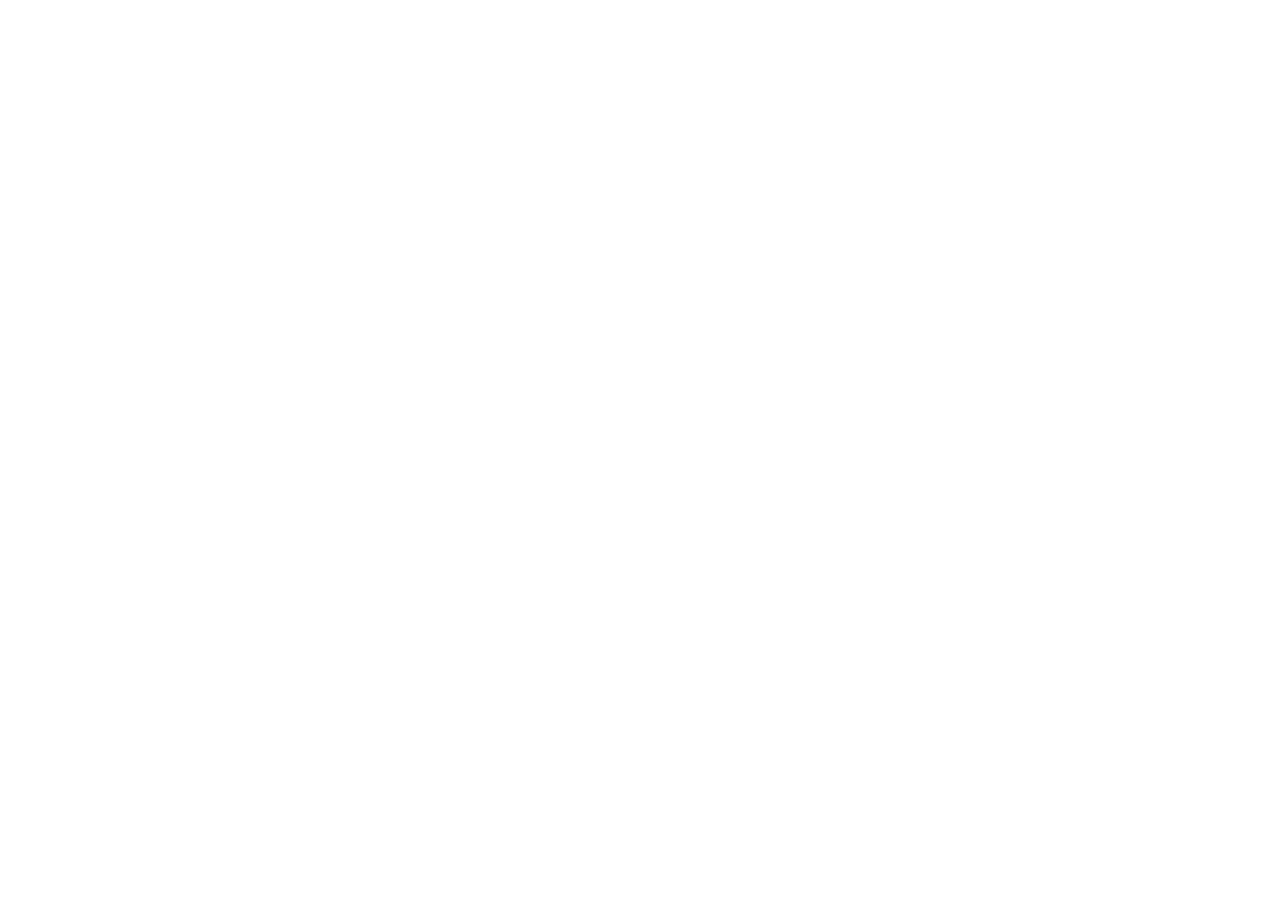
==== index.html @ e11ddcdc "first" ====
<!DOCTYPE html>
<html lang="en">

<head>
  <meta charset="UTF-8">
  <meta name="viewport" content="width=device-width, initial-scale=1.0">
  <title>Planned Planthood</title>
  <link rel="stylesheet" href="style.css">
</head>

<body>

</body>

</html>
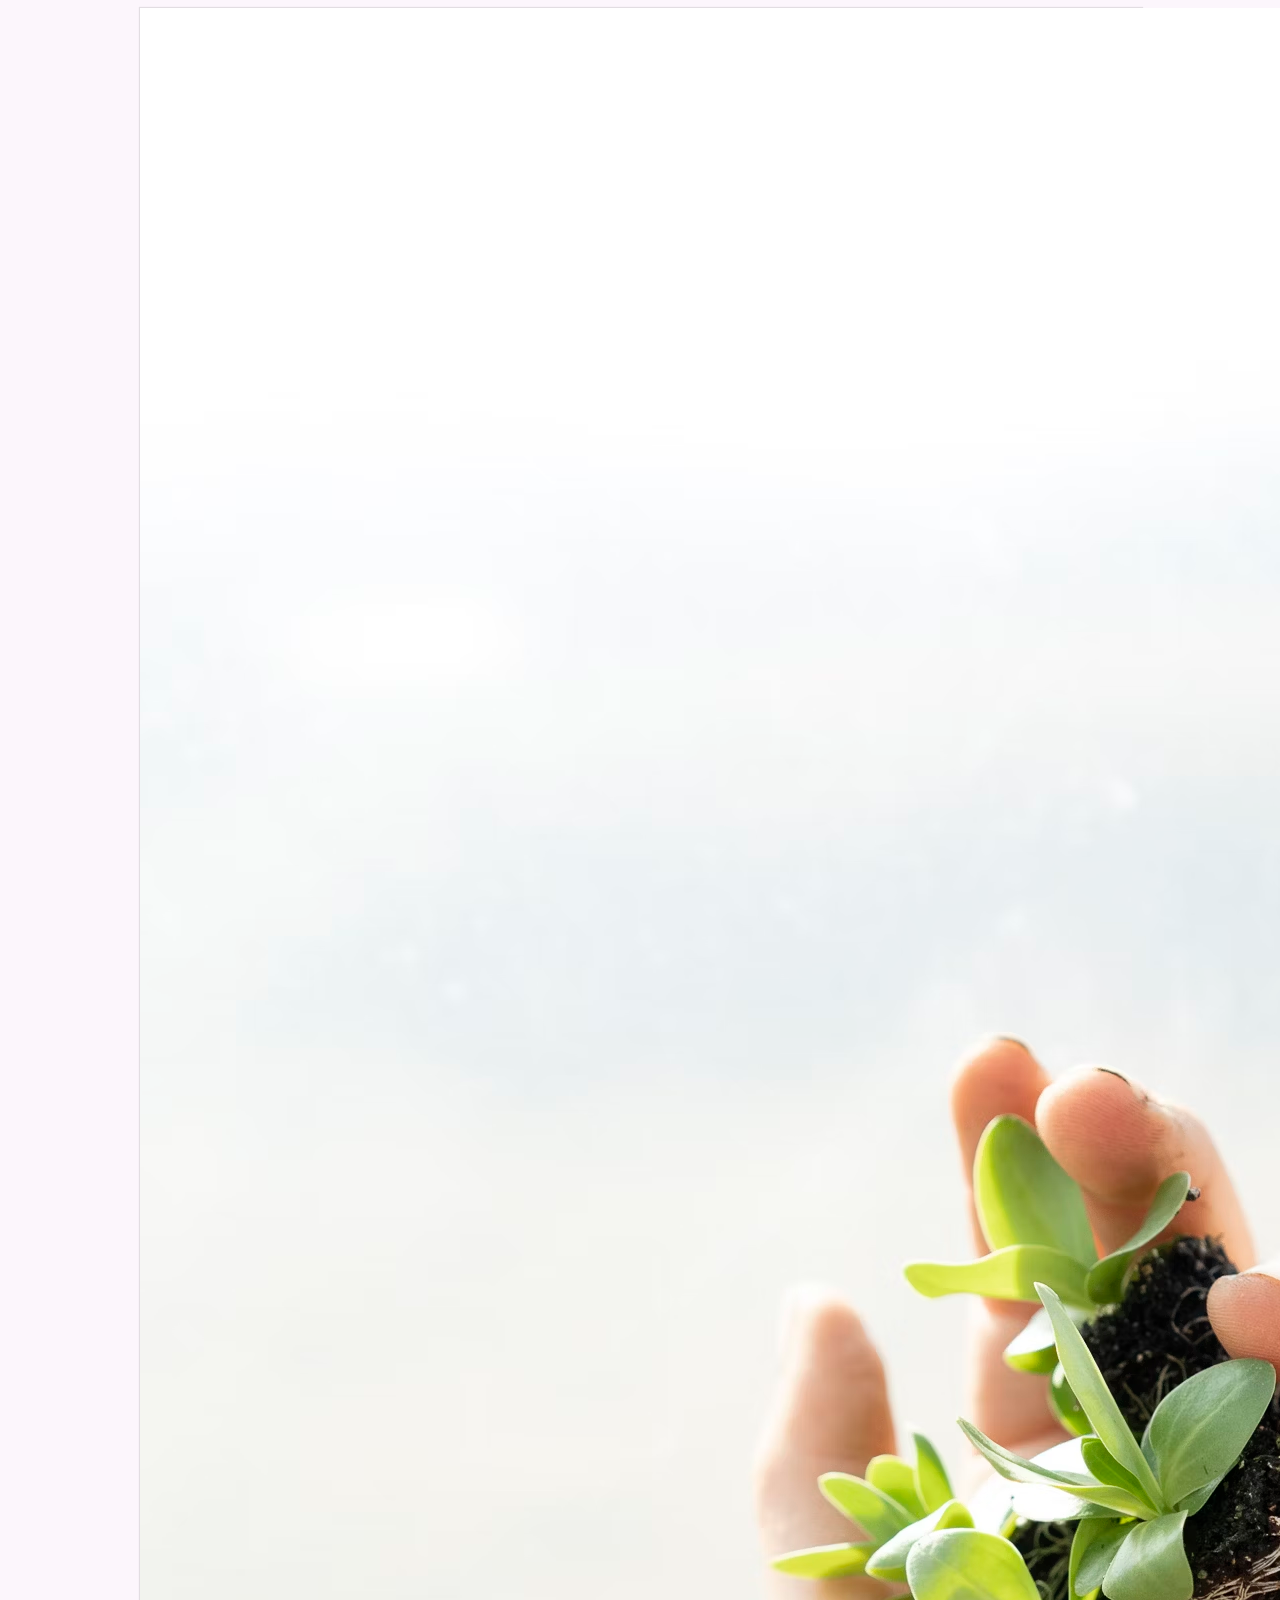
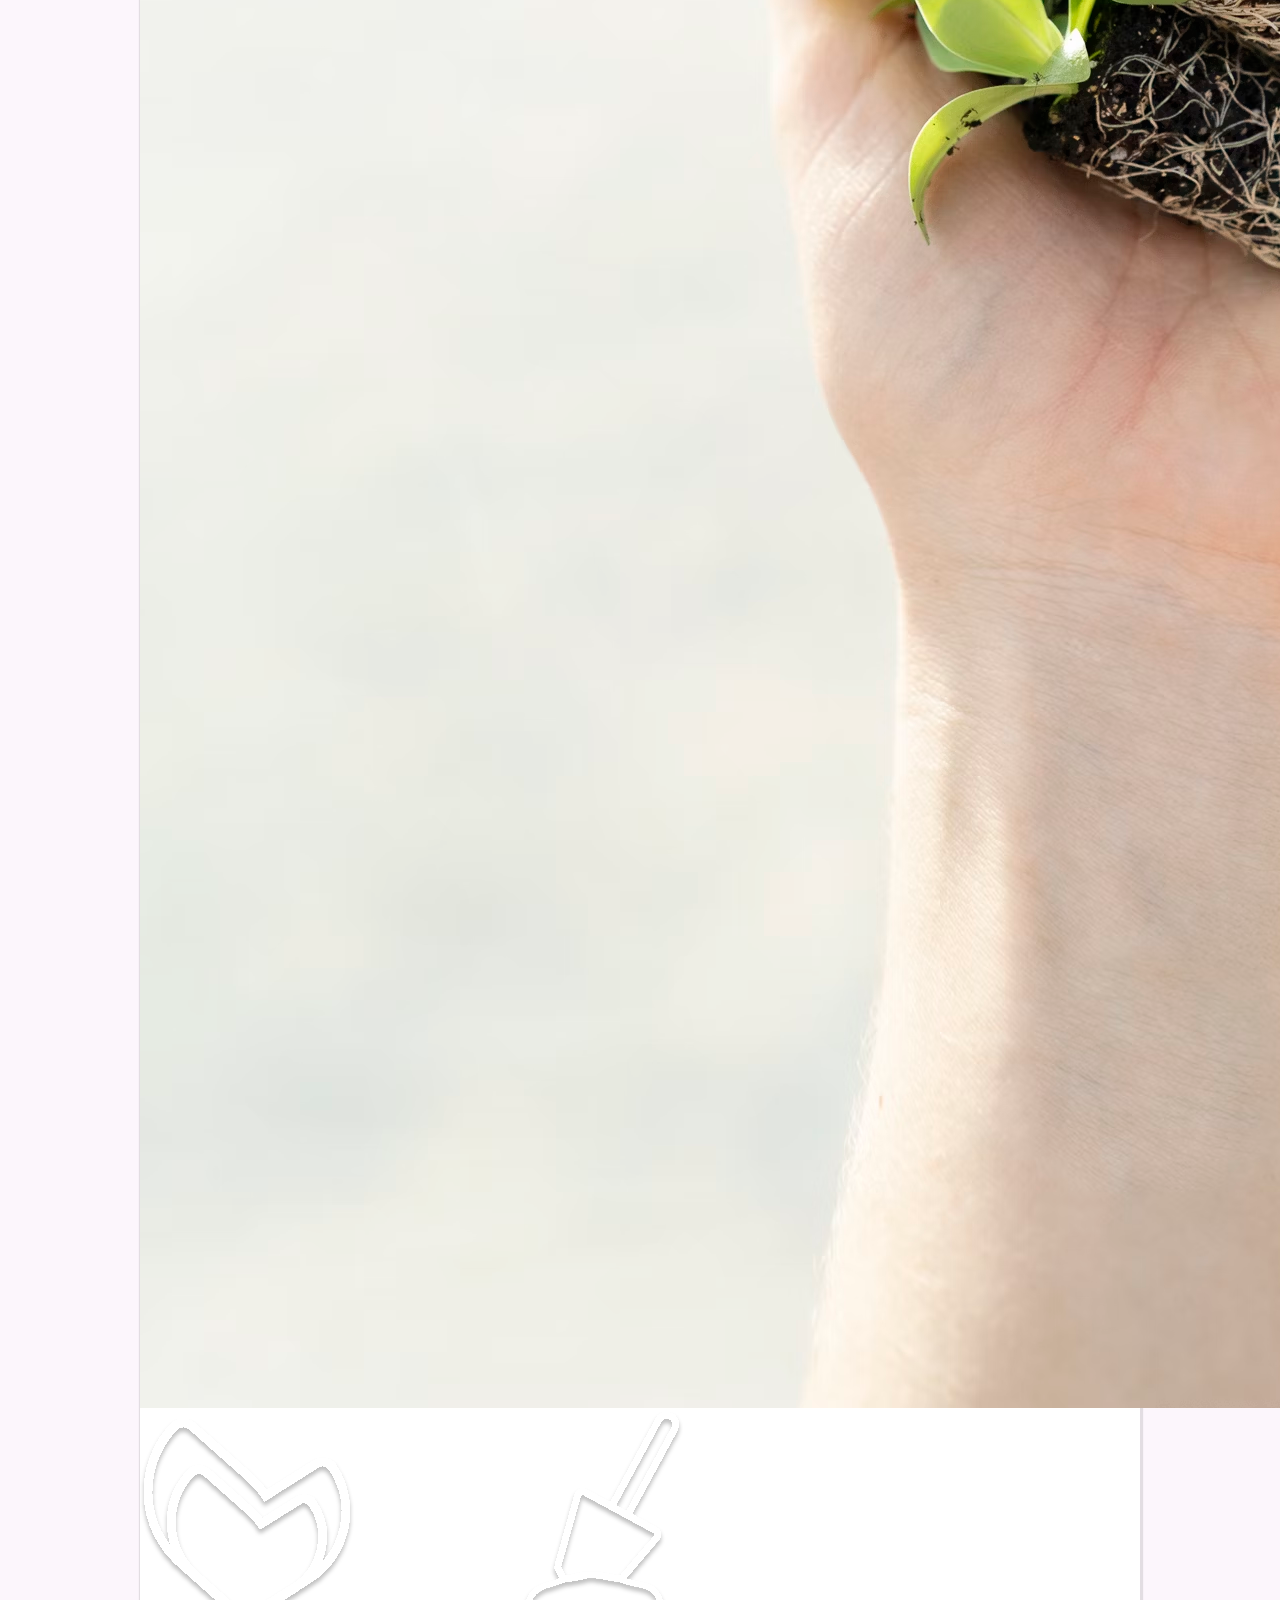
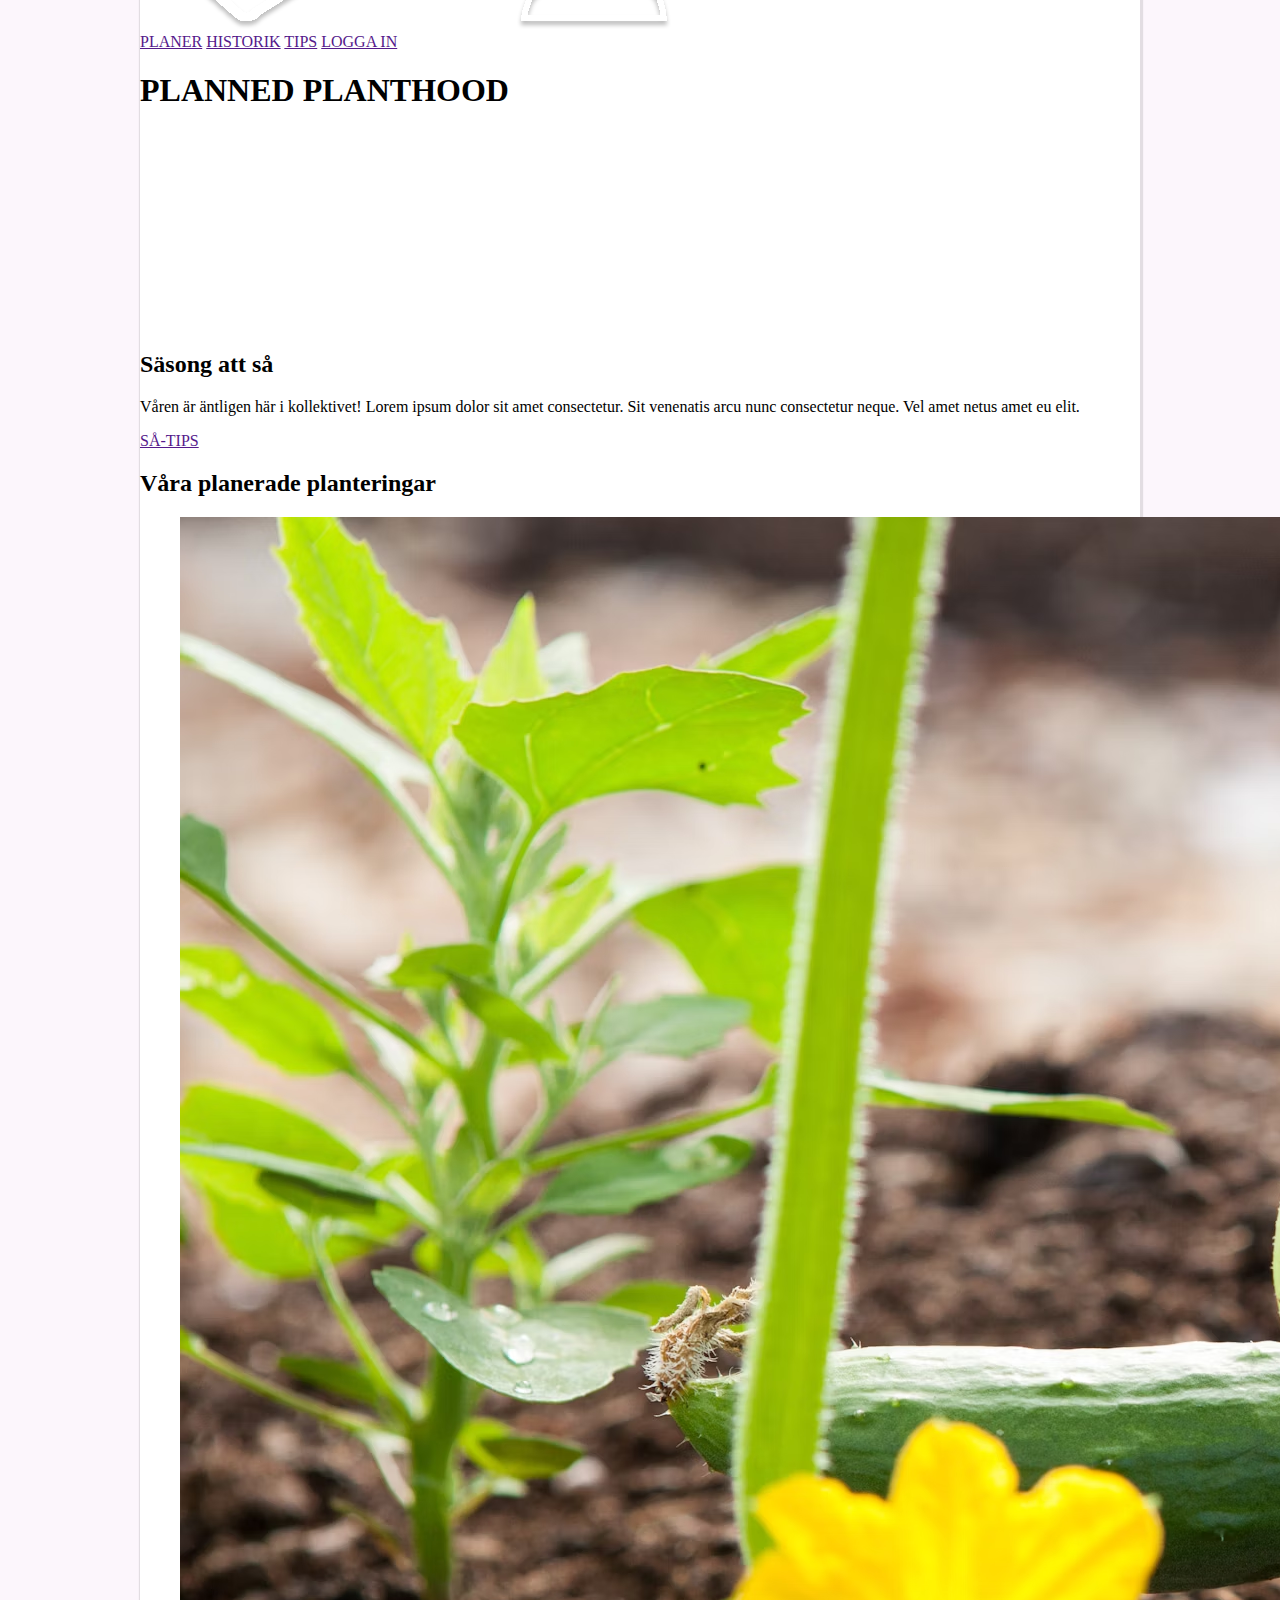
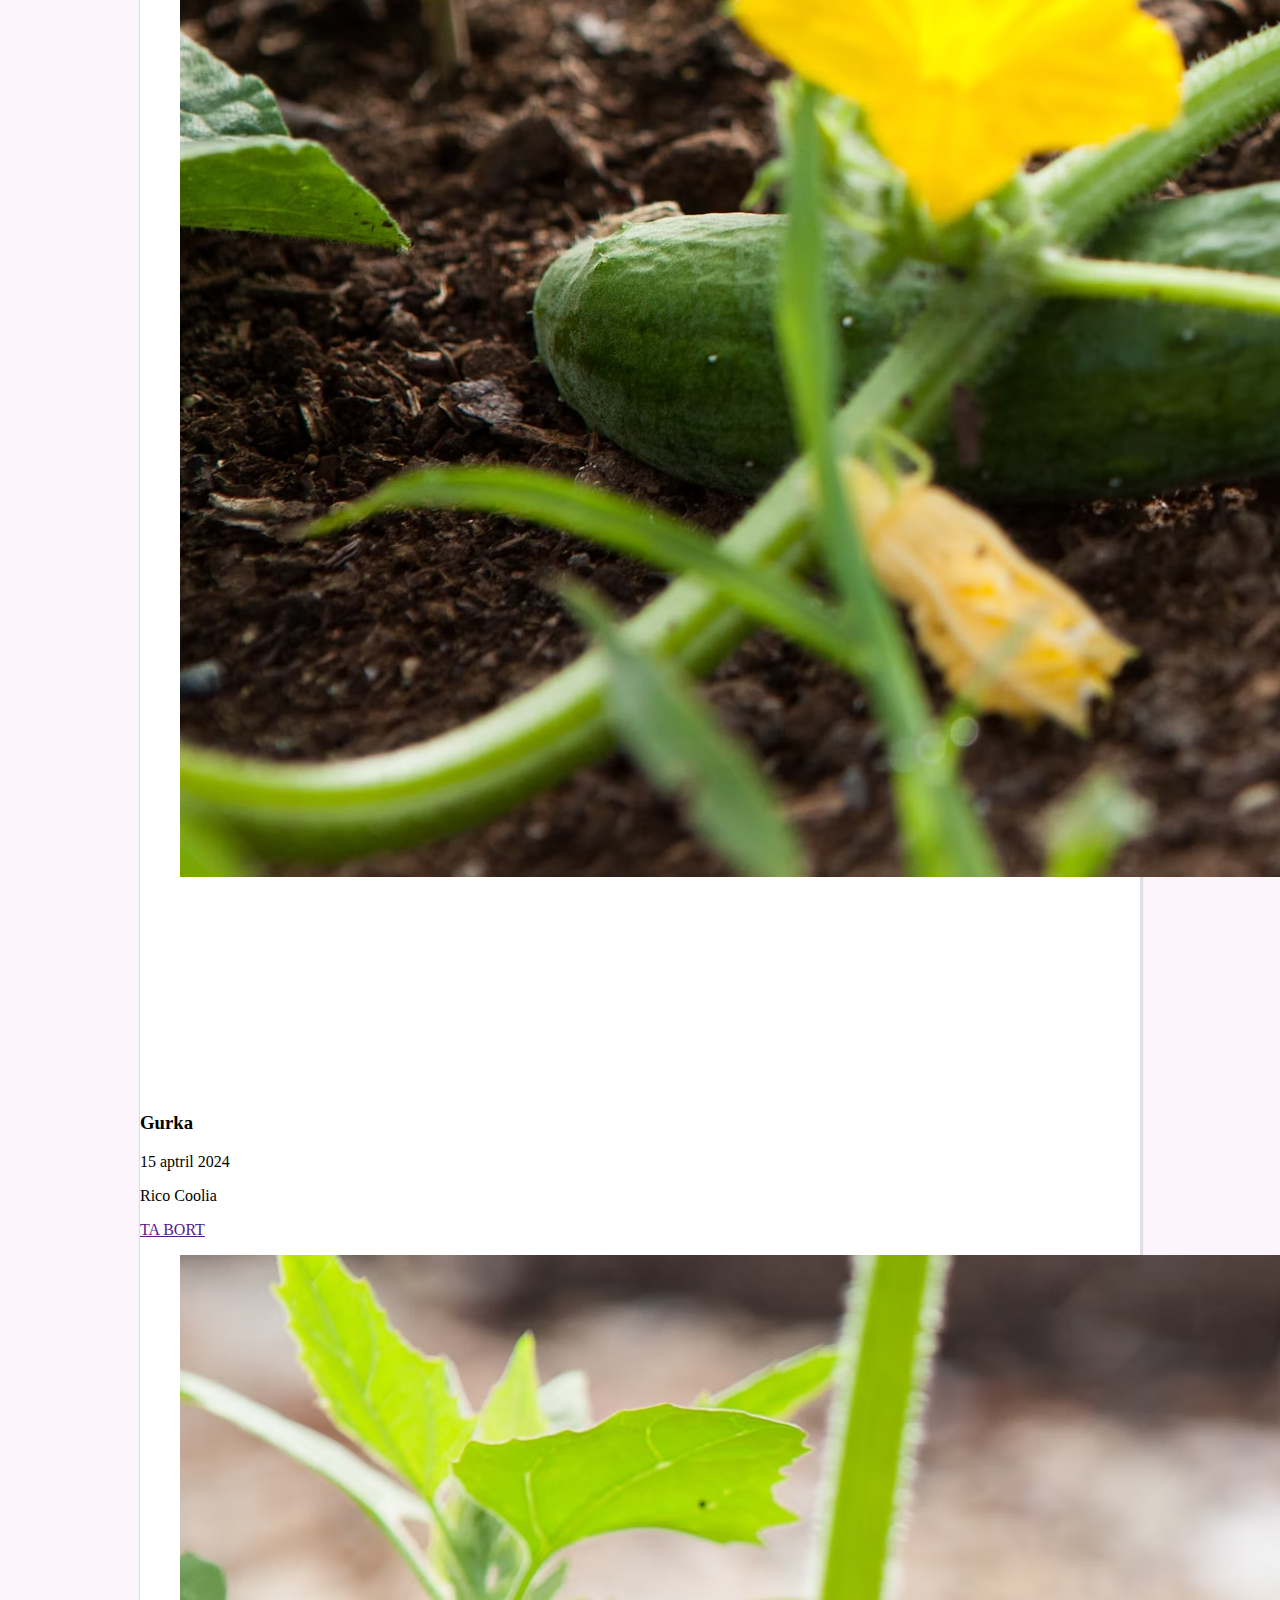
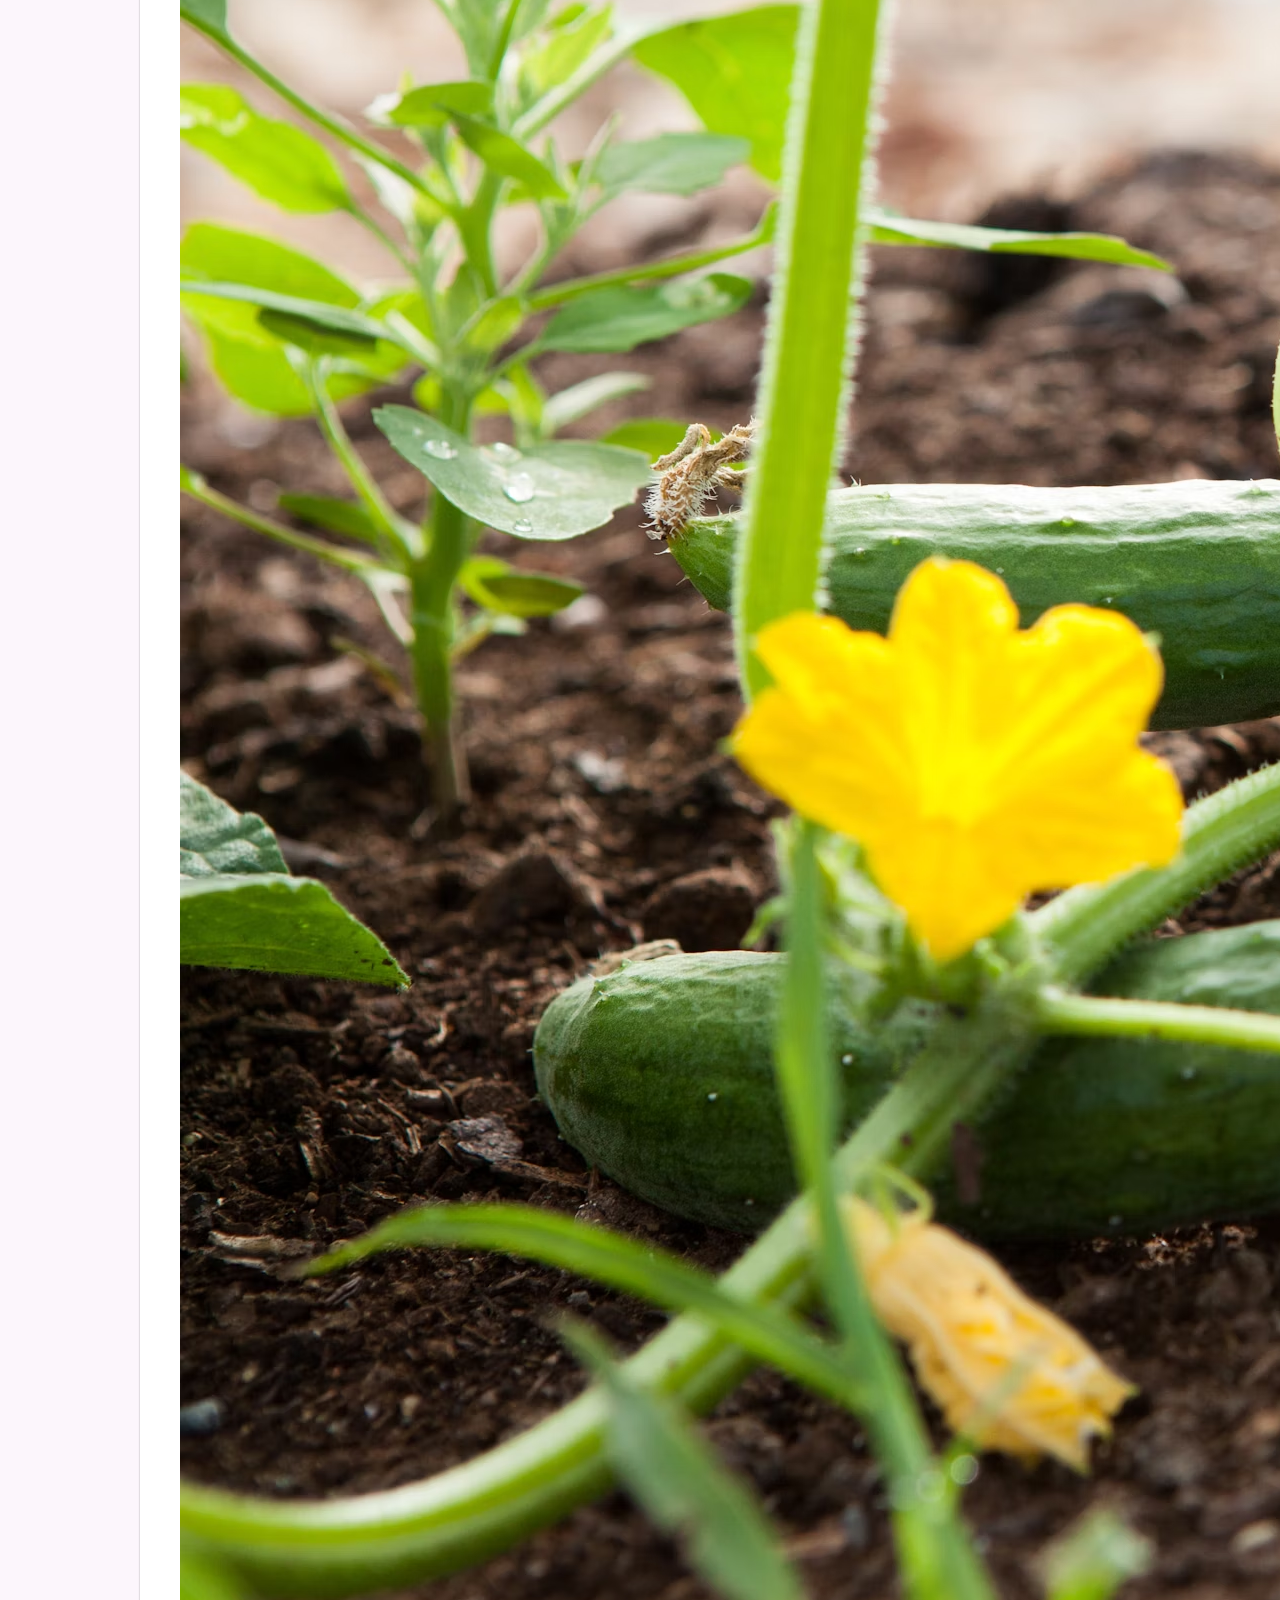
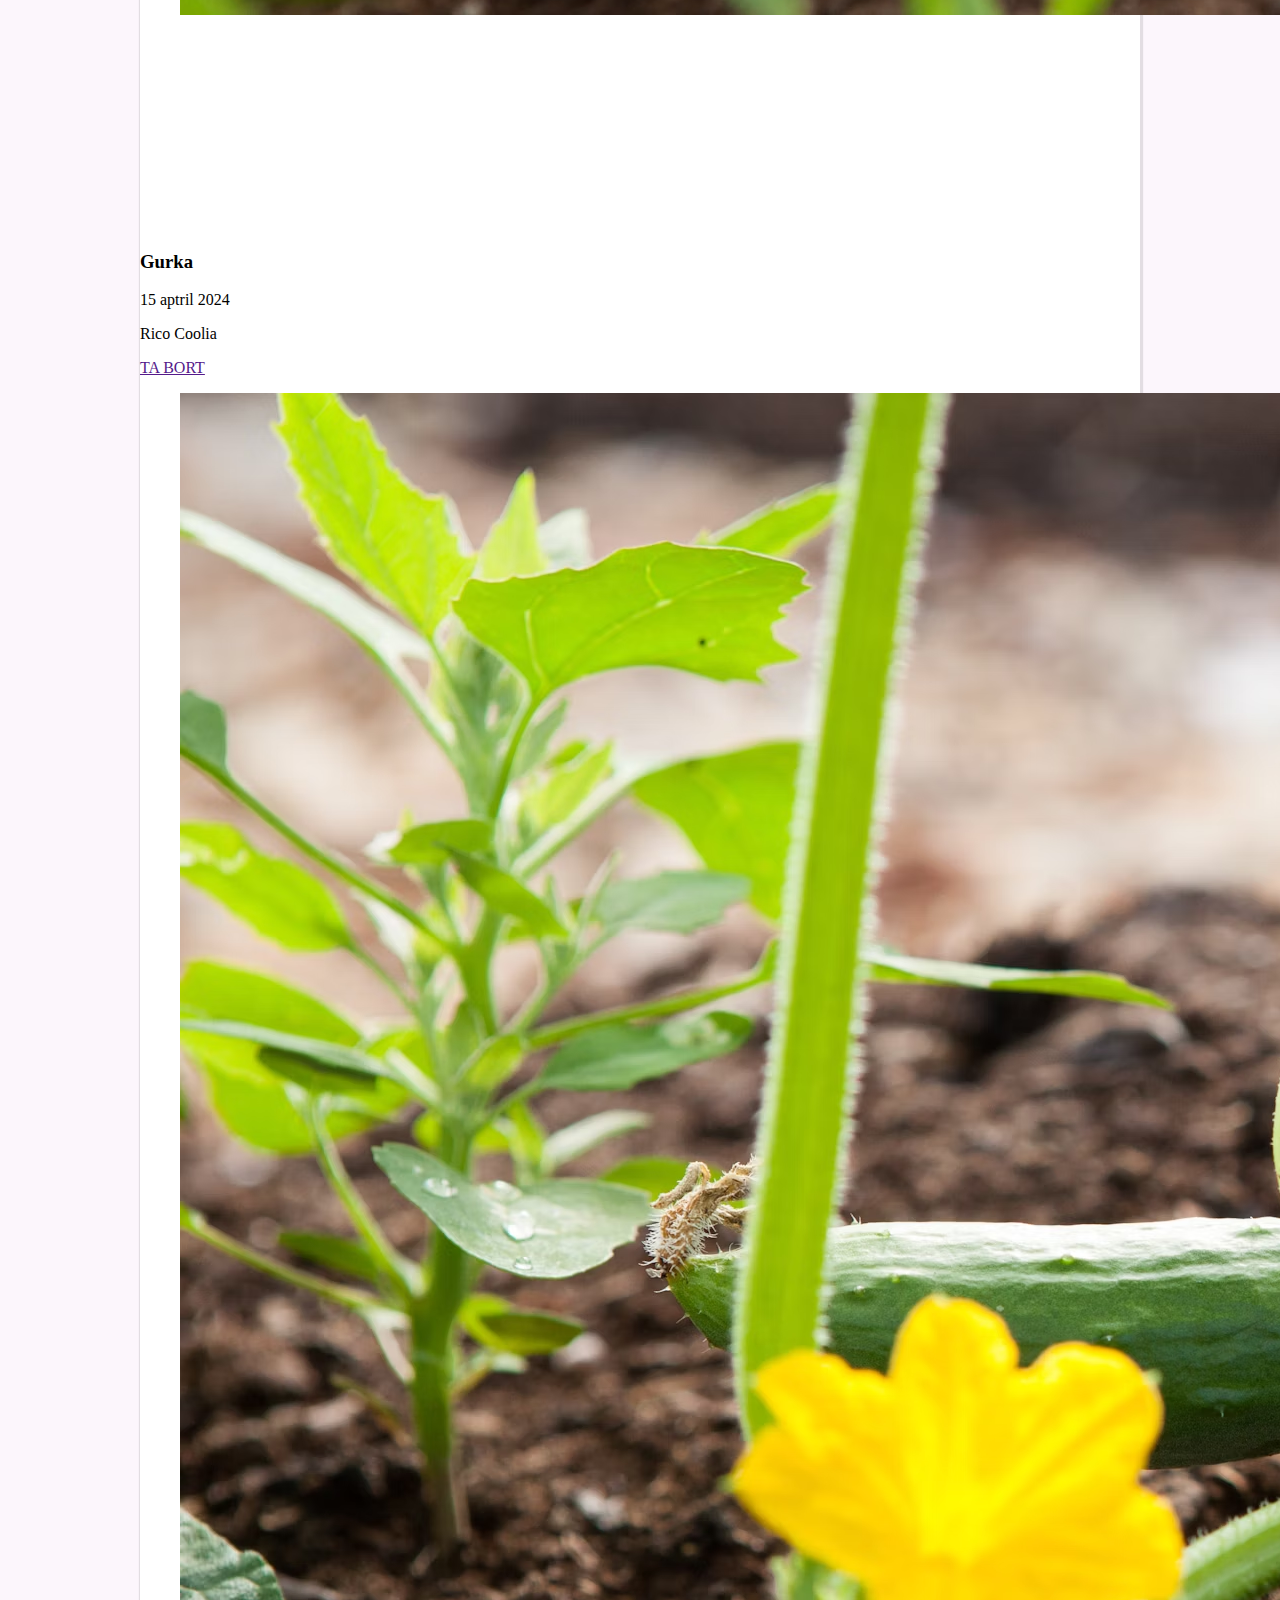
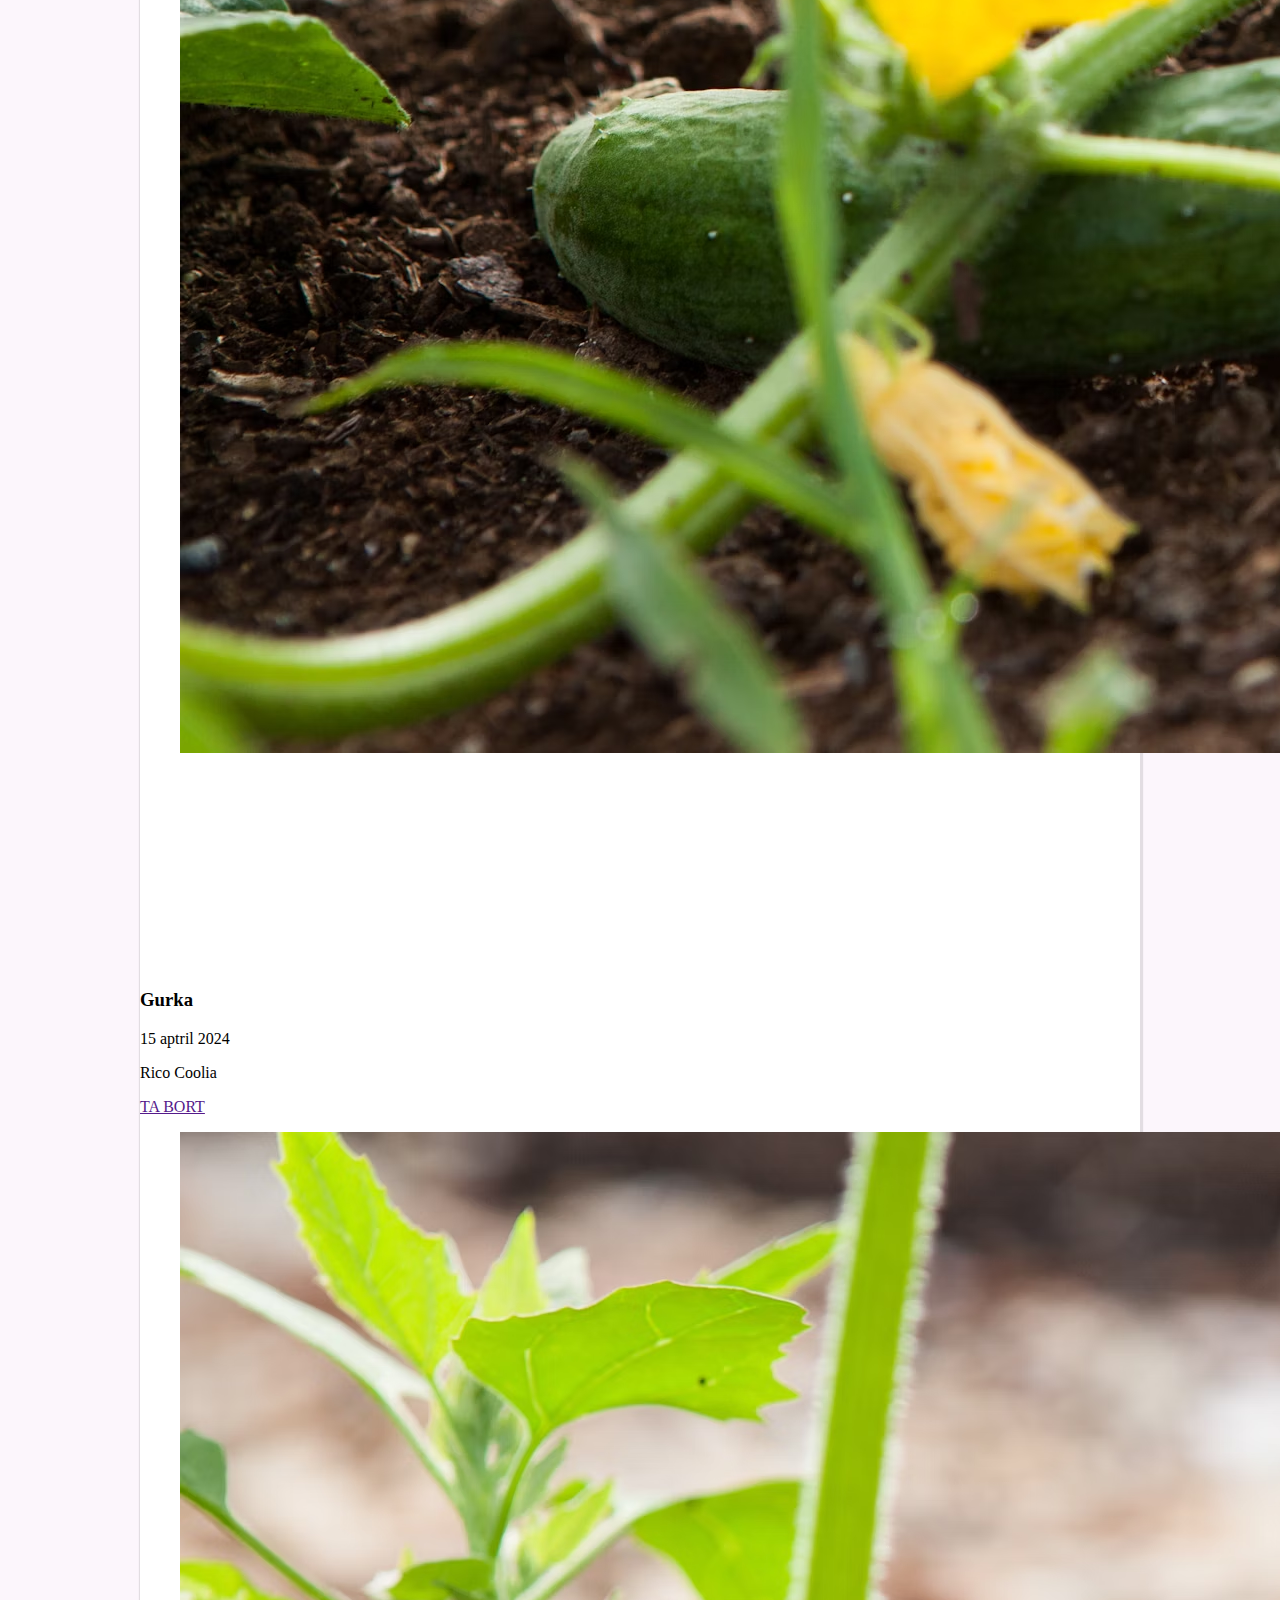
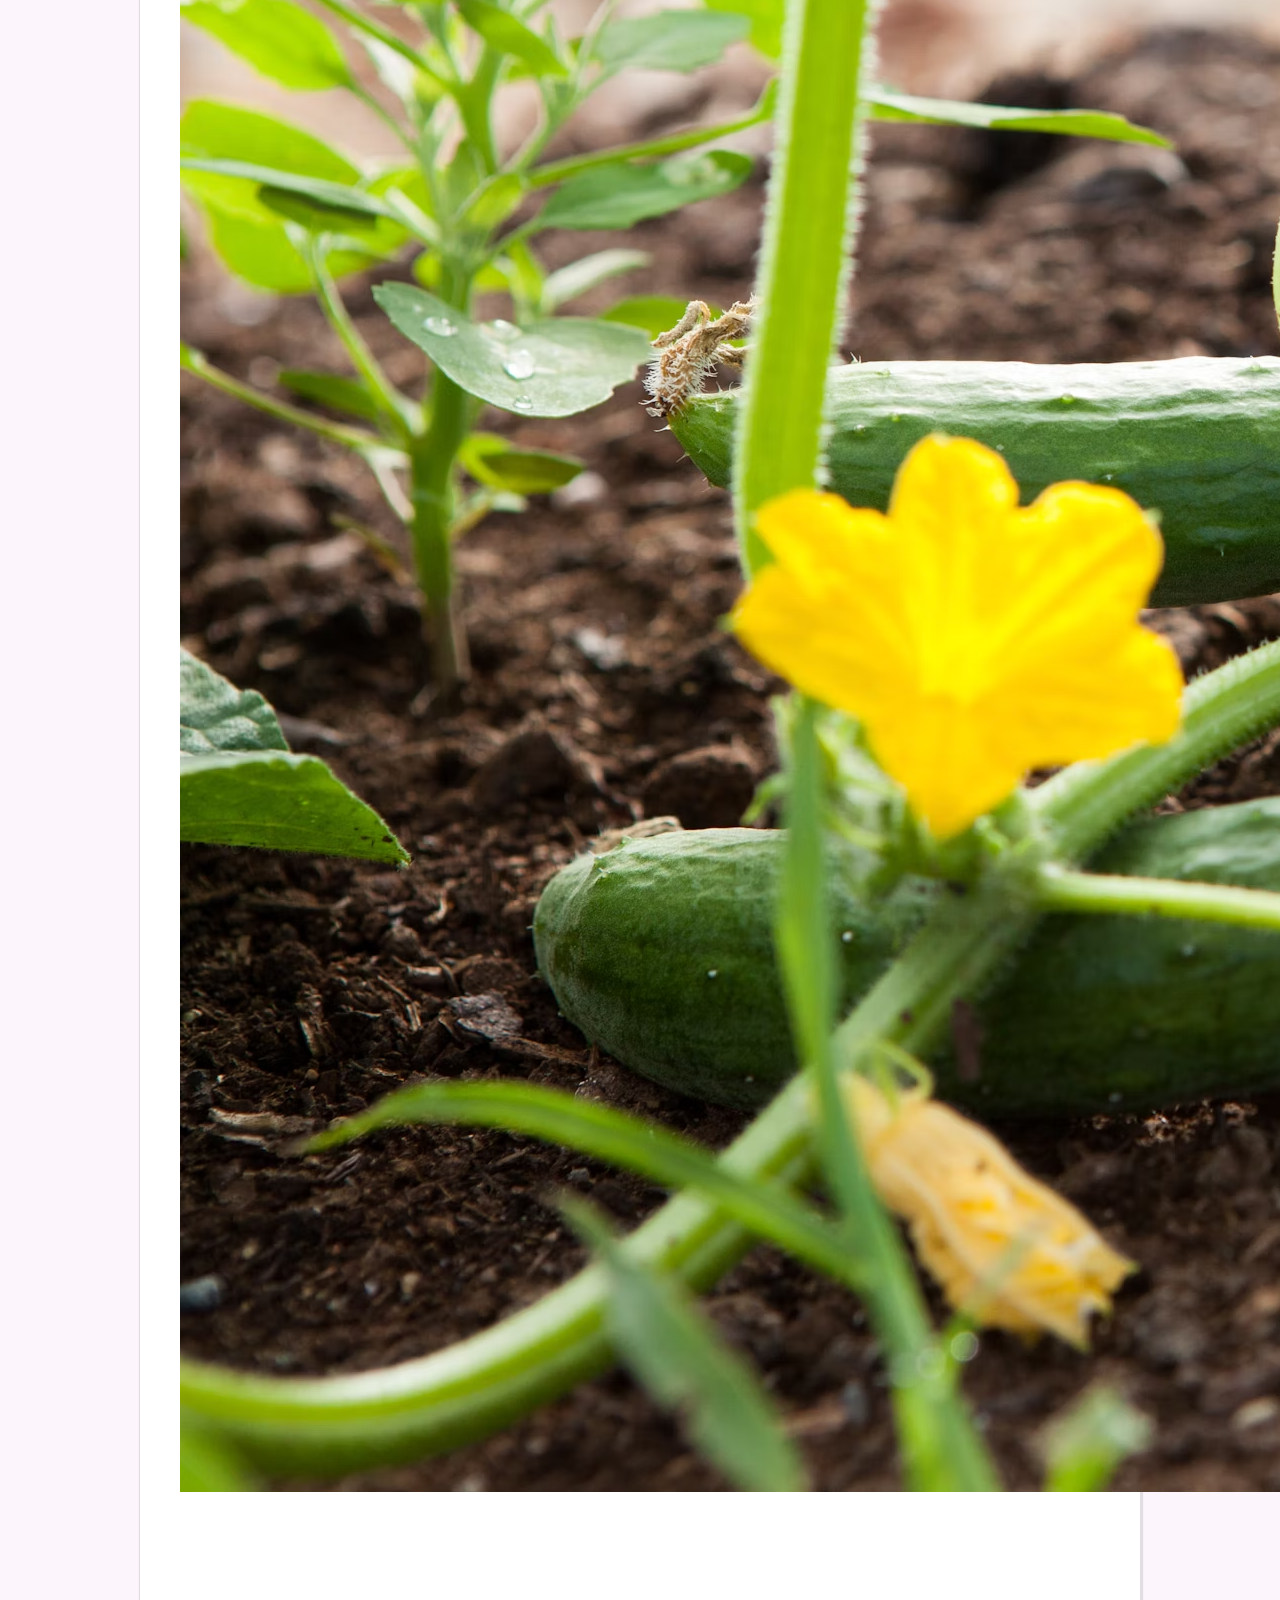
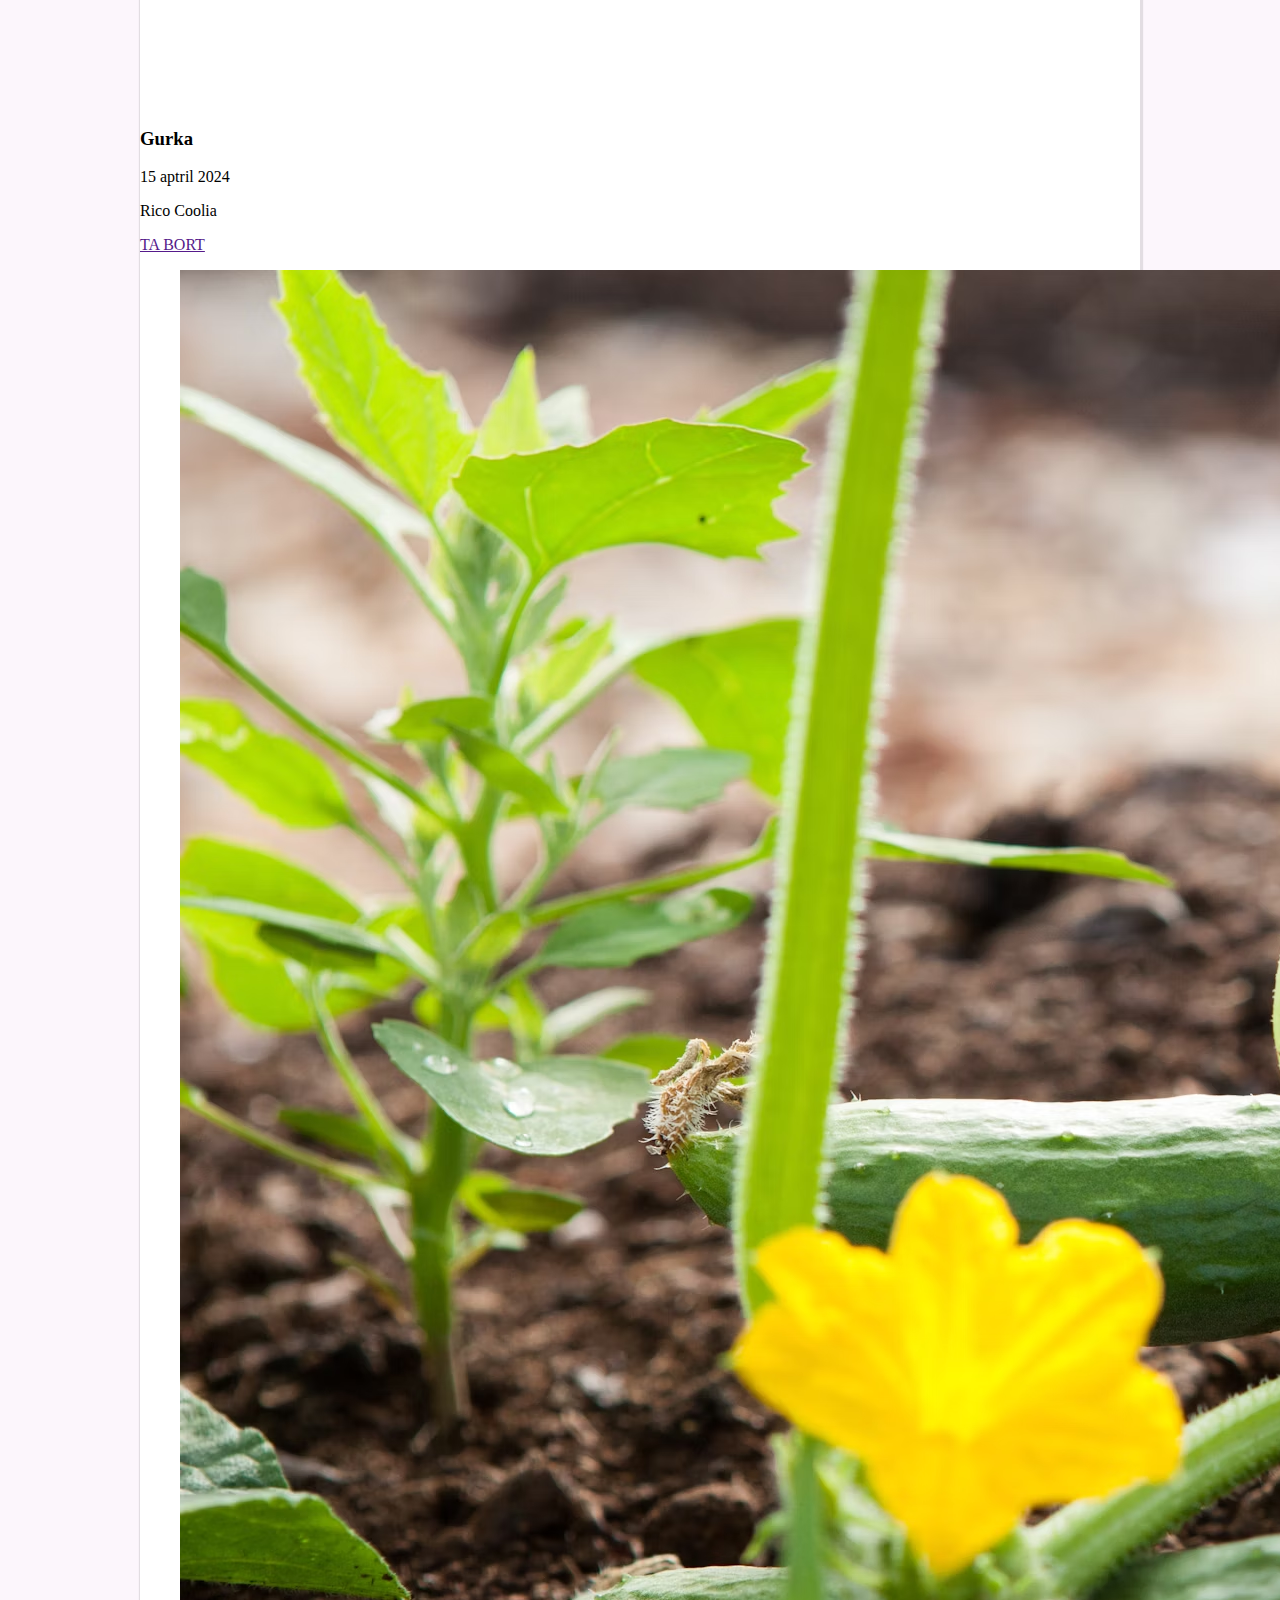
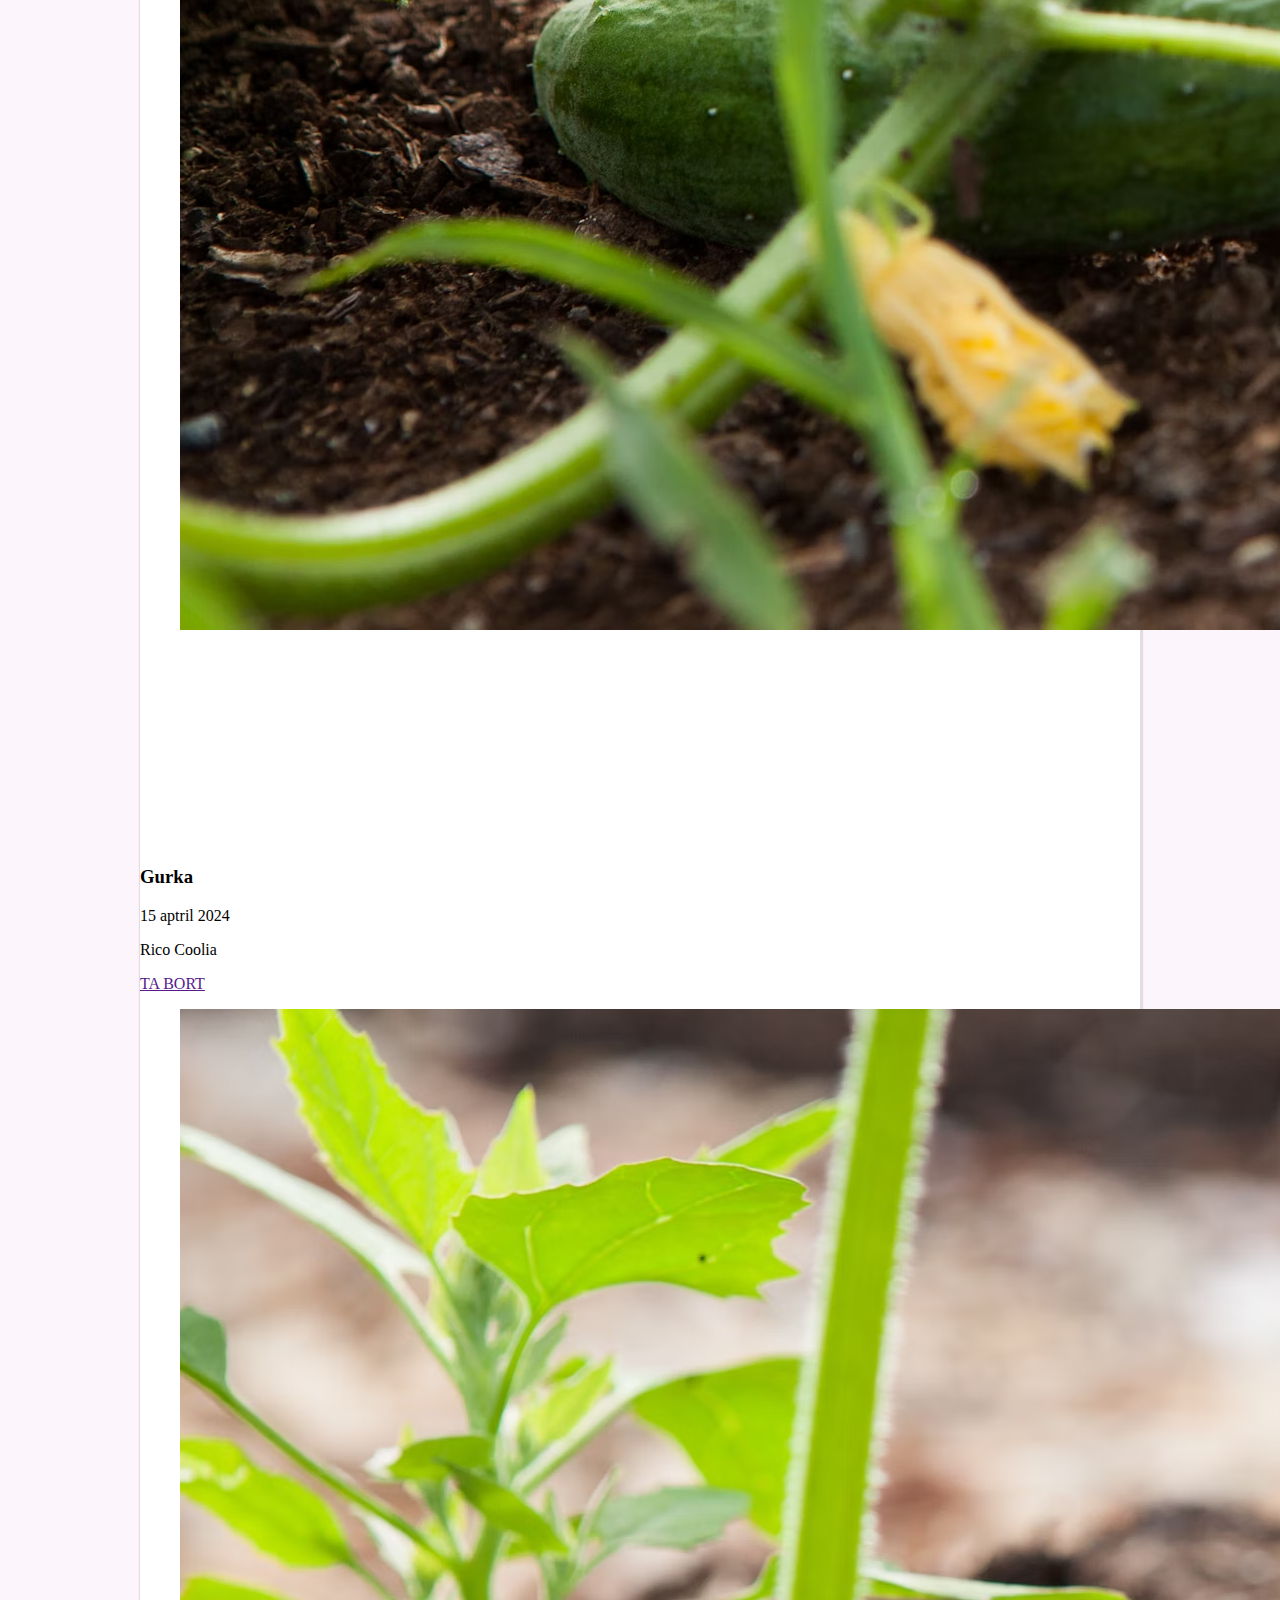
==== commit add3023e: "added html" ====
--- a/index.html
+++ b/index.html
@@ -9,7 +9,124 @@
 </head>
 
 <body>
-
+  <div class="wrapper">
+    <header class="header">
+      <img src="assets/Hand.avif" alt="">
+      <img src="assets/Logo.svg" alt="">
+      <img src="assets/plant.svg" alt="">
+      <img src="assets/dig.svg" alt="">
+      <nav class="nav">
+        <a href="">PLANER</a>
+        <a href="">HISTORIK</a>
+        <a href="">TIPS</a>
+        <a href="">LOGGA IN</a>
+      </nav>
+    </header>
+    <main class="main">
+      <h1 class="main-header">PLANNED PLANTHOOD</h1>
+      <article class="main-intro">
+        <img src="assets/Vectorseedpackage.svg" alt="">
+        <h2 class="main-intro__header">Säsong att så</h2>
+        <p class="main-into__text">Våren är äntligen här i kollektivet!
+          Lorem ipsum dolor sit amet consectetur. Sit venenatis arcu nunc
+          consectetur neque. Vel amet netus amet eu elit.</p>
+        <a class="main-intro-button" href="">SÅ-TIPS</a>
+      </article>
+      <section class="main-cards">
+        <h2 class="main-cards__header">Våra planerade planteringar</h2>
+        <section class="main-cards-card">
+          <figure class="main-cards-card__images">
+            <img src="assets/Gurka.avif" alt="">
+            <img src="assets/plant.svg" alt="">
+          </figure>
+          <h3 class="main-cards-card__header">Gurka</h3>
+          <p class="main-cards-card__date">15 aptril 2024</p>
+          <p class="main-cards-card__name">Rico Coolia</p>
+          <a class="main-cards-card__button" href="">TA BORT</a>
+        </section>
+        <section class="main-cards-card">
+          <figure class="main-cards-card__images">
+            <img src="assets/Gurka.avif" alt="">
+            <img src="assets/plant.svg" alt="">
+          </figure>
+          <h3 class="main-cards-card__header">Gurka</h3>
+          <p class="main-cards-card__date">15 aptril 2024</p>
+          <p class="main-cards-card__name">Rico Coolia</p>
+          <a class="main-cards-card__button" href="">TA BORT</a>
+        </section>
+        <section class="main-cards-card">
+          <figure class="main-cards-card__images">
+            <img src="assets/Gurka.avif" alt="">
+            <img src="assets/plant.svg" alt="">
+          </figure>
+          <h3 class="main-cards-card__header">Gurka</h3>
+          <p class="main-cards-card__date">15 aptril 2024</p>
+          <p class="main-cards-card__name">Rico Coolia</p>
+          <a class="main-cards-card__button" href="">TA BORT</a>
+        </section>
+        <section class="main-cards-card">
+          <figure class="main-cards-card__images">
+            <img src="assets/Gurka.avif" alt="">
+            <img src="assets/plant.svg" alt="">
+          </figure>
+          <h3 class="main-cards-card__header">Gurka</h3>
+          <p class="main-cards-card__date">15 aptril 2024</p>
+          <p class="main-cards-card__name">Rico Coolia</p>
+          <a class="main-cards-card__button" href="">TA BORT</a>
+        </section>
+        <section class="main-cards-card">
+          <figure class="main-cards-card__images">
+            <img src="assets/Gurka.avif" alt="">
+            <img src="assets/plant.svg" alt="">
+          </figure>
+          <h3 class="main-cards-card__header">Gurka</h3>
+          <p class="main-cards-card__date">15 aptril 2024</p>
+          <p class="main-cards-card__name">Rico Coolia</p>
+          <a class="main-cards-card__button" href="">TA BORT</a>
+        </section>
+        <section class="main-cards-card">
+          <figure class="main-cards-card__images">
+            <img src="assets/Gurka.avif" alt="">
+            <img src="assets/plant.svg" alt="">
+          </figure>
+          <h3 class="main-cards-card__header">Gurka</h3>
+          <p class="main-cards-card__date">15 aptril 2024</p>
+          <p class="main-cards-card__name">Rico Coolia</p>
+          <a class="main-cards-card__button" href="">TA BORT</a>
+        </section>
+        <a class="main-cards__button" href="">Visa fler</a>
+      </section>
+      <article class="main-history">
+        <h2 class="main-history__header">Våra tidigare odlingar</h2>
+        <p class="main-history__text">Våren är äntligen här i kollektivet!
+          Lorem ipsum dolor sit amet consectetur. Sit venenatis arcu nunc consectetur neque.
+          Vel amet netus amet euelit.</p>
+        <a class="main-history__button" href="">Planterade plantor</a>
+        <figure class="main-history__image">
+          <img src="assets/plant.svg" alt="">
+        </figure>
+      </article>
+    </main>
+    <footer class="footer">
+      <section class="footer-contact">
+        <figure class="footer-contact__logo">
+          <img src="assets/Logo.svg" alt="">
+        </figure>
+        <section class="footer-contact-info">
+          <h2 class="footer-contact-info__header">Vi hörs!</h2>
+          <div class="footer-contact-info__phone">
+            <img src="assets/phone.svg" alt="">
+            <p>0701-234567</p>
+          </div>
+          <div class="footer-contact-info__mail">
+            <p>mail@mail.se</p>
+            <img src="assets/envelope" alt="">
+          </div>
+        </section>
+      </section>
+      <a class="footer-nav" href="">Till toppen av sidan</a>
+    </footer>
+  </div>
 </body>
 
 </html>--- a/style.css
+++ b/style.css
@@ -0,0 +1,10 @@
+body {
+    background-color: #FCF6FC;
+}
+
+.wrapper {
+    background-color: white;
+    max-width: 1000px;
+    box-shadow: 1px 1px 1px 2px rgba(0, 0, 0, 0.1);
+    margin: 0 auto;
+}
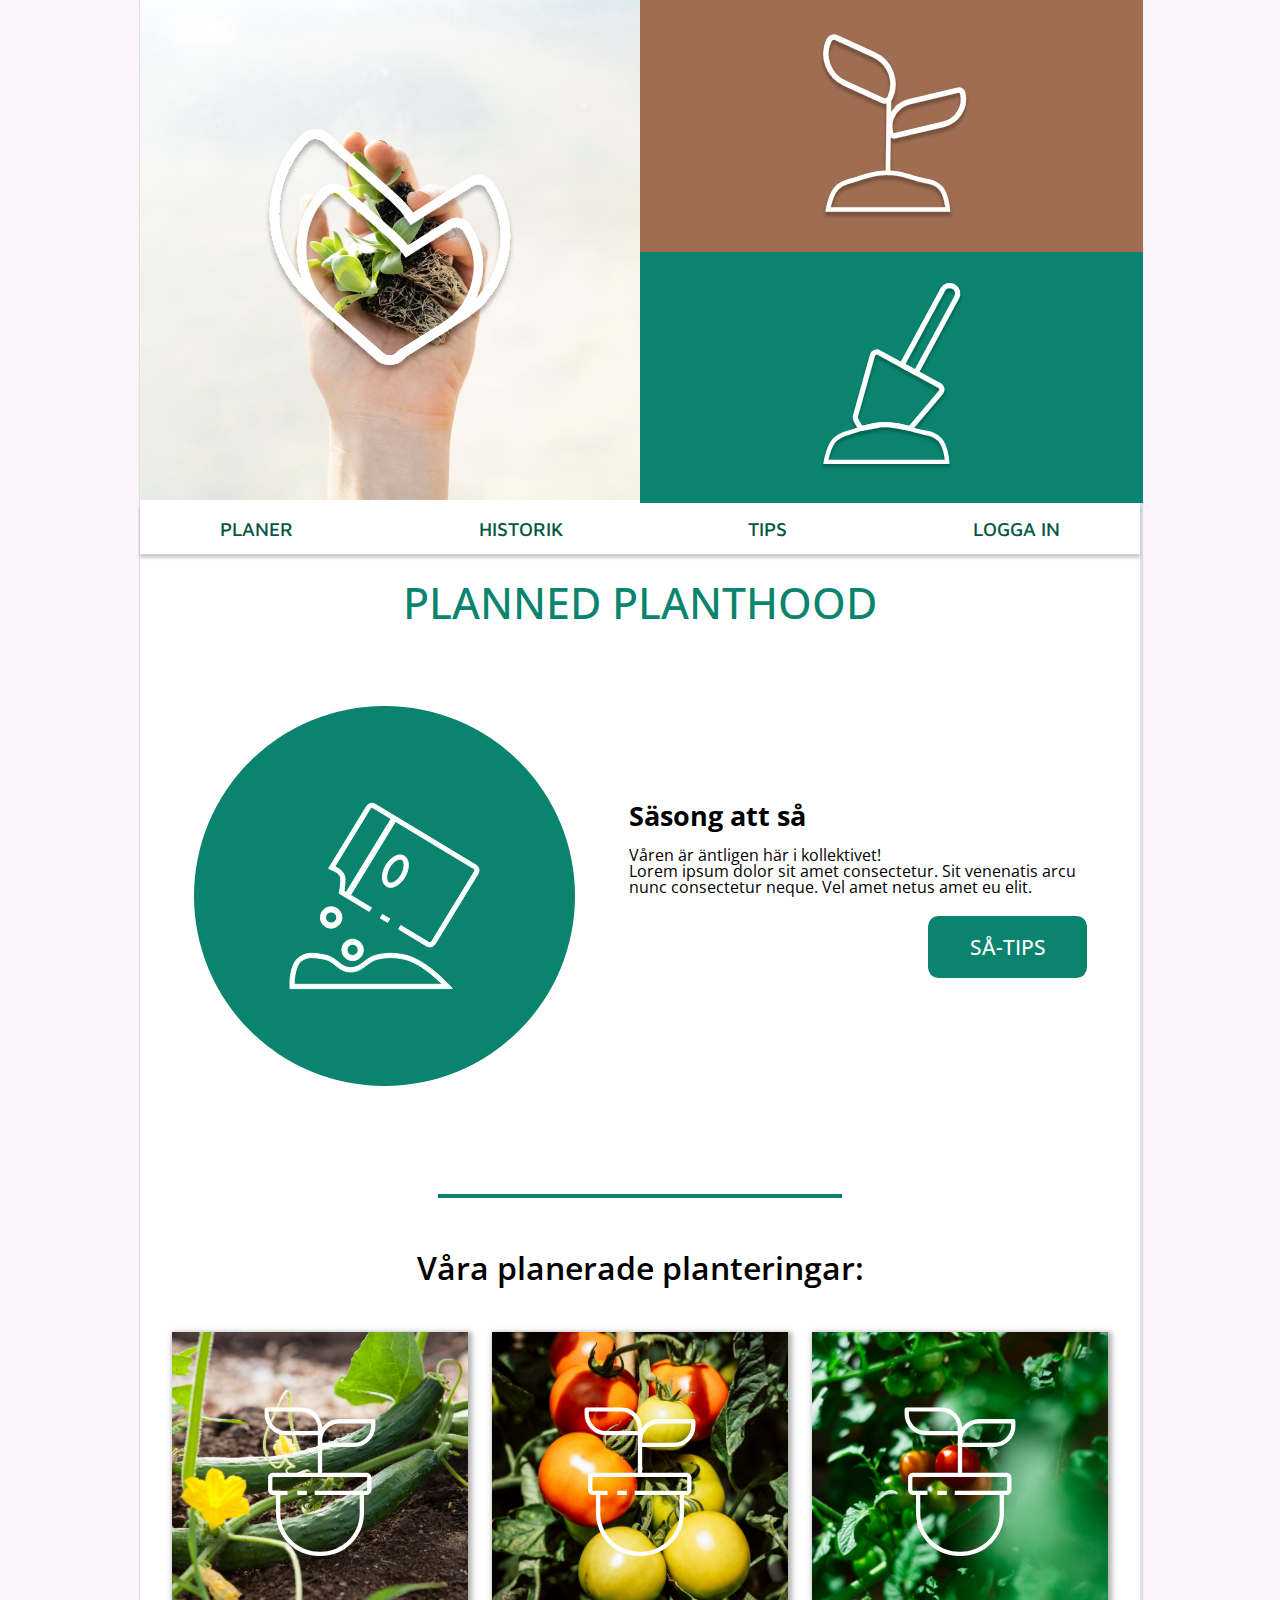
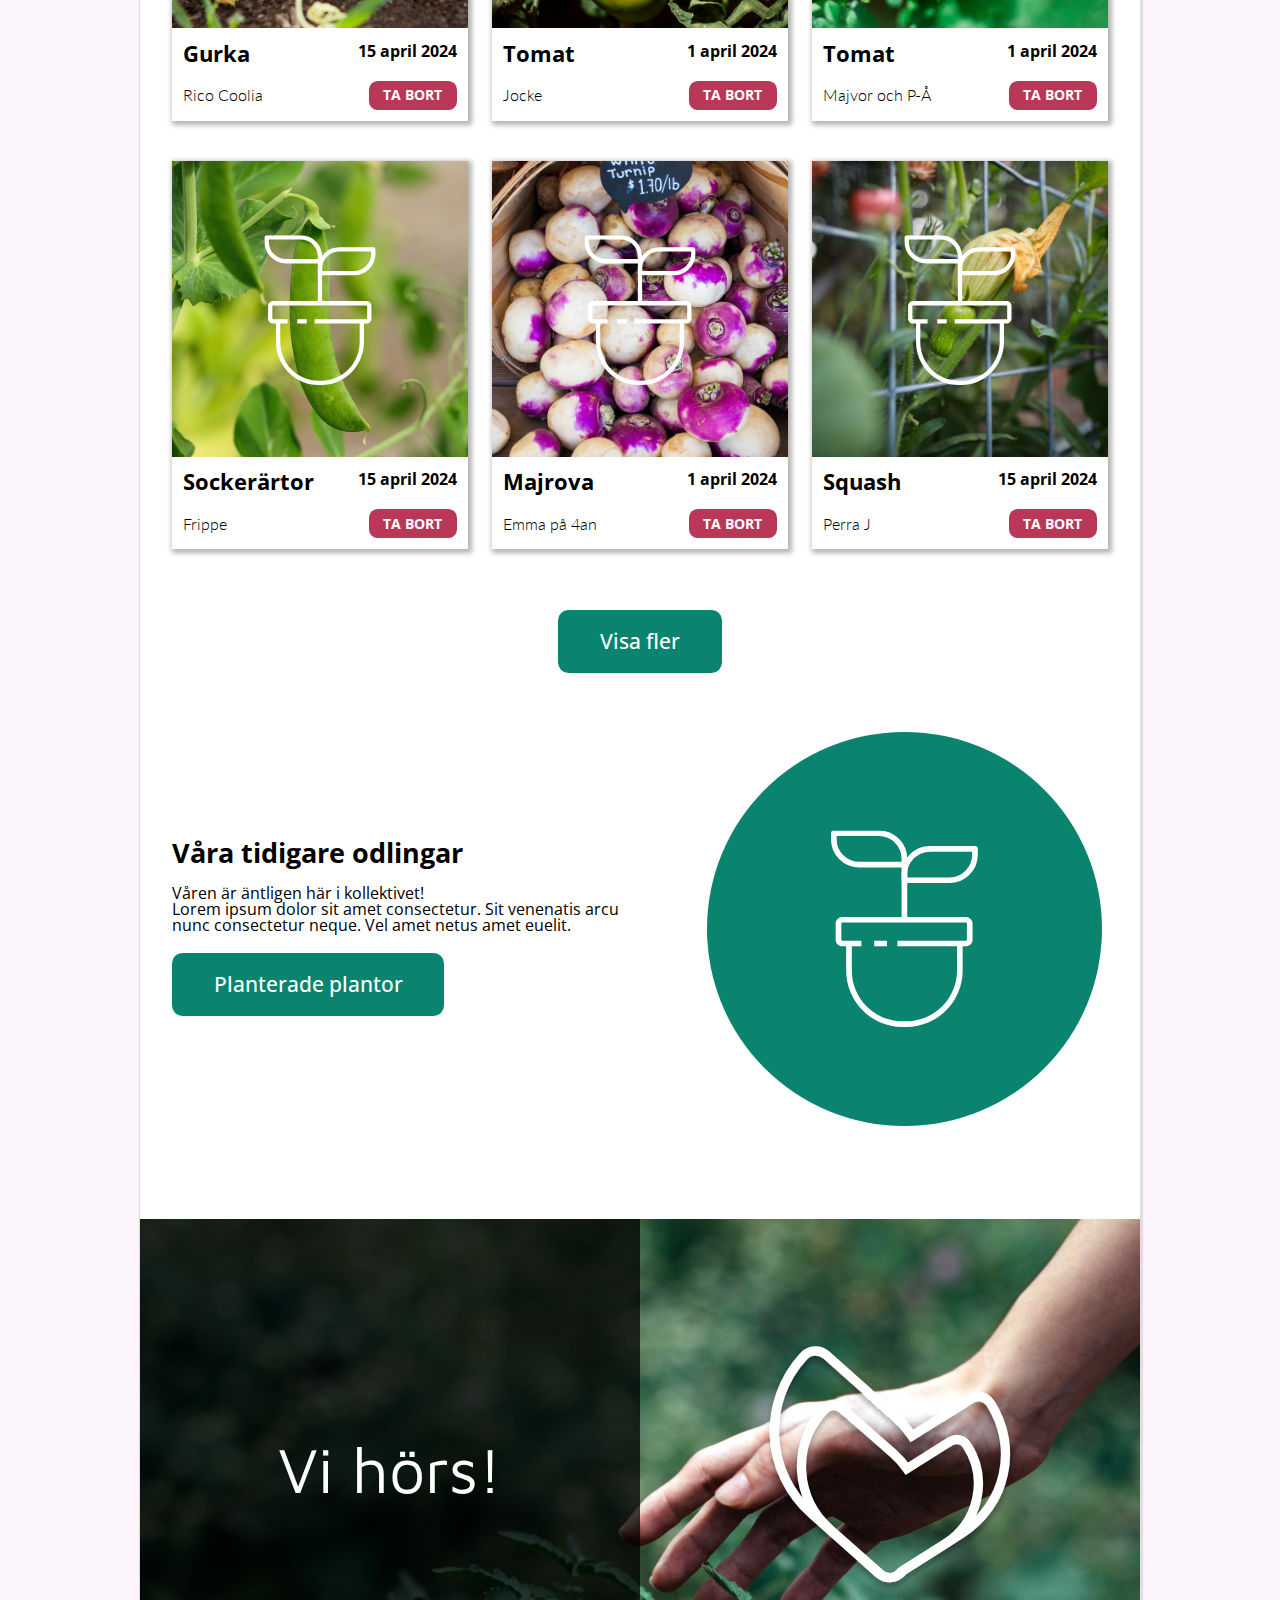
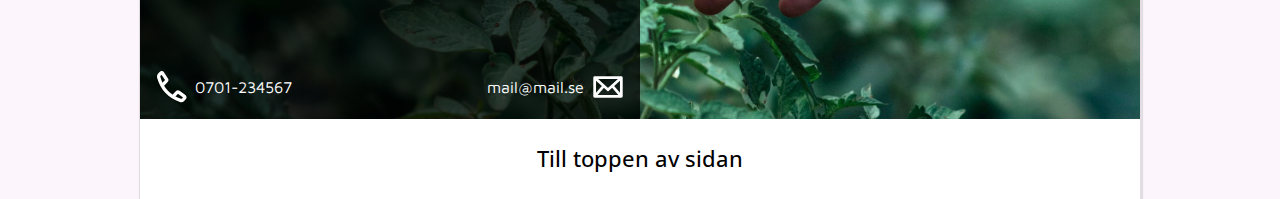
==== commit c8af6239: "added css" ====
--- a/index.html
+++ b/index.html
@@ -5,123 +5,188 @@
   <meta charset="UTF-8">
   <meta name="viewport" content="width=device-width, initial-scale=1.0">
   <title>Planned Planthood</title>
+  <link rel="preconnect" href="https://fonts.googleapis.com">
+  <link rel="preconnect" href="https://fonts.gstatic.com" crossorigin>
+  <link
+    href="https://fonts.googleapis.com/css2?family=Lato:ital,wght@0,100;0,300;0,400;0,700;0,900;1,100;1,300;1,400;1,700;1,900&family=Maven+Pro:wght@400..900&family=Open+Sans:ital,wght@0,300..800;1,300..800&display=swap"
+    rel="stylesheet">
+  <link rel="stylesheet" href="reset.css">
   <link rel="stylesheet" href="style.css">
 </head>
 
 <body>
   <div class="wrapper">
     <header class="header">
-      <img src="assets/Hand.avif" alt="">
-      <img src="assets/Logo.svg" alt="">
-      <img src="assets/plant.svg" alt="">
-      <img src="assets/dig.svg" alt="">
-      <nav class="nav">
+
+      <figure class="header__hand">
+        <img class="header-image__hand" src="assets/Hand.avif" alt="">
+        <img class="image-overlay" src="assets/Logo.svg" alt="">
+      </figure>
+      <figure class="header-image__seed">
+        <img class="image-overlay image-overlay-big" src="assets/seedling.svg" alt="">
+      </figure>
+      <figure class="header-image__dig">
+        <img class="image-overlay image-overlay-big" src="assets/dig.svg" alt="">
+      </figure>
+
+      <figure class="header-burger">
+        <img class="header-burger__image" src="assets/burger.svg" alt="">
+      </figure>
+
+      <nav class="header-nav">
         <a href="">PLANER</a>
         <a href="">HISTORIK</a>
         <a href="">TIPS</a>
         <a href="">LOGGA IN</a>
       </nav>
     </header>
+
     <main class="main">
       <h1 class="main-header">PLANNED PLANTHOOD</h1>
+
       <article class="main-intro">
-        <img src="assets/Vectorseedpackage.svg" alt="">
-        <h2 class="main-intro__header">Säsong att så</h2>
-        <p class="main-into__text">Våren är äntligen här i kollektivet!
-          Lorem ipsum dolor sit amet consectetur. Sit venenatis arcu nunc
-          consectetur neque. Vel amet netus amet eu elit.</p>
-        <a class="main-intro-button" href="">SÅ-TIPS</a>
+        <section class="main-intro-content">
+          <h2 class="main-intro-content__header">Säsong att så</h2>
+          <p class="main-intro-content__text">Våren är äntligen här i kollektivet!</p>
+          <p class="main-intro-content__text">
+            Lorem ipsum dolor sit amet consectetur. Sit venenatis arcu nunc
+            consectetur neque. Vel amet netus amet eu elit.</p>
+          <a class="main-intro-content-button" href="">SÅ-TIPS</a>
+        </section>
+        <figure class="image-round main-intro-img">
+          <img class="image-overlay" src="assets/Vectorseedpackage.svg" alt="">
+        </figure>
       </article>
+
+      <span class="main__line"></span>
+      <h2 class="main-content__header">Våra planerade planteringar:</h2>
+
       <section class="main-cards">
-        <h2 class="main-cards__header">Våra planerade planteringar</h2>
         <section class="main-cards-card">
           <figure class="main-cards-card__images">
             <img src="assets/Gurka.avif" alt="">
-            <img src="assets/plant.svg" alt="">
+            <img class="image-overlay" src="assets/plant.svg" alt="">
           </figure>
-          <h3 class="main-cards-card__header">Gurka</h3>
-          <p class="main-cards-card__date">15 aptril 2024</p>
-          <p class="main-cards-card__name">Rico Coolia</p>
-          <a class="main-cards-card__button" href="">TA BORT</a>
+          <section class="main-cards-card-info">
+            <h3 class="main-cards-card-info__header">Gurka</h3>
+            <p class="main-cards-card-info__date">15 april 2024</p>
+            <p class="main-cards-card-info__name">Rico Coolia</p>
+            <div class="main-cards-card-info__button">
+              <img class="main-cards-card-info__button__mobile" src="assets/garbage.svg" alt="">
+              <a class="main-cards-card-info__button__desktop" href="">TA BORT</a>
+            </div>
+          </section>
         </section>
         <section class="main-cards-card">
           <figure class="main-cards-card__images">
-            <img src="assets/Gurka.avif" alt="">
-            <img src="assets/plant.svg" alt="">
+            <img src="assets/Tomater.avif" alt="">
+            <img class="image-overlay" src="assets/plant.svg" alt="">
           </figure>
-          <h3 class="main-cards-card__header">Gurka</h3>
-          <p class="main-cards-card__date">15 aptril 2024</p>
-          <p class="main-cards-card__name">Rico Coolia</p>
-          <a class="main-cards-card__button" href="">TA BORT</a>
+          <section class="main-cards-card-info">
+            <h3 class="main-cards-card-info__header">Tomat</h3>
+            <p class="main-cards-card-info__date">1 april 2024</p>
+            <p class="main-cards-card-info__name">Jocke</p>
+            <div class="main-cards-card-info__button">
+              <img class="main-cards-card-info__button__mobile" src="assets/garbage.svg" alt="">
+              <a class="main-cards-card-info__button__desktop" href="">TA BORT</a>
+            </div>
+          </section>
         </section>
         <section class="main-cards-card">
           <figure class="main-cards-card__images">
-            <img src="assets/Gurka.avif" alt="">
-            <img src="assets/plant.svg" alt="">
+            <img src="assets/Tomat.avif" alt="">
+            <img class="image-overlay" src="assets/plant.svg" alt="">
           </figure>
-          <h3 class="main-cards-card__header">Gurka</h3>
-          <p class="main-cards-card__date">15 aptril 2024</p>
-          <p class="main-cards-card__name">Rico Coolia</p>
-          <a class="main-cards-card__button" href="">TA BORT</a>
+          <section class="main-cards-card-info">
+            <h3 class="main-cards-card-info__header">Tomat</h3>
+            <p class="main-cards-card-info__date">1 april 2024</p>
+            <p class="main-cards-card-info__name">Majvor och P-Å</p>
+            <div class="main-cards-card-info__button">
+              <img class="main-cards-card-info__button__mobile" src="assets/garbage.svg" alt="">
+              <a class="main-cards-card-info__button__desktop" href="">TA BORT</a>
+            </div>
+          </section>
         </section>
         <section class="main-cards-card">
           <figure class="main-cards-card__images">
-            <img src="assets/Gurka.avif" alt="">
-            <img src="assets/plant.svg" alt="">
+            <img src="assets/Sockerärtor.avif" alt="">
+            <img class="image-overlay" src="assets/plant.svg" alt="">
           </figure>
-          <h3 class="main-cards-card__header">Gurka</h3>
-          <p class="main-cards-card__date">15 aptril 2024</p>
-          <p class="main-cards-card__name">Rico Coolia</p>
-          <a class="main-cards-card__button" href="">TA BORT</a>
+          <section class="main-cards-card-info">
+            <h3 class="main-cards-card-info__header">Sockerärtor</h3>
+            <p class="main-cards-card-info__date">15 april 2024</p>
+            <p class="main-cards-card-info__name">Frippe</p>
+            <div class="main-cards-card-info__button">
+              <img class="main-cards-card-info__button__mobile" src="assets/garbage.svg" alt="">
+              <a class="main-cards-card-info__button__desktop" href="">TA BORT</a>
+            </div>
+          </section>
         </section>
         <section class="main-cards-card">
           <figure class="main-cards-card__images">
-            <img src="assets/Gurka.avif" alt="">
-            <img src="assets/plant.svg" alt="">
+            <img src="assets/Majrova.avif" alt="">
+            <img class="image-overlay" src="assets/plant.svg" alt="">
           </figure>
-          <h3 class="main-cards-card__header">Gurka</h3>
-          <p class="main-cards-card__date">15 aptril 2024</p>
-          <p class="main-cards-card__name">Rico Coolia</p>
-          <a class="main-cards-card__button" href="">TA BORT</a>
+          <section class="main-cards-card-info">
+            <h3 class="main-cards-card-info__header">Majrova</h3>
+            <p class="main-cards-card-info__date">1 april 2024</p>
+            <p class="main-cards-card-info__name">Emma på 4an</p>
+            <div class="main-cards-card-info__button">
+              <img class="main-cards-card-info__button__mobile" src="assets/garbage.svg" alt="">
+              <a class="main-cards-card-info__button__desktop" href="">TA BORT</a>
+            </div>
+          </section>
         </section>
         <section class="main-cards-card">
           <figure class="main-cards-card__images">
-            <img src="assets/Gurka.avif" alt="">
-            <img src="assets/plant.svg" alt="">
+            <img src="assets/squash.avif" alt="">
+            <img class="image-overlay" src="assets/plant.svg" alt="">
           </figure>
-          <h3 class="main-cards-card__header">Gurka</h3>
-          <p class="main-cards-card__date">15 aptril 2024</p>
-          <p class="main-cards-card__name">Rico Coolia</p>
-          <a class="main-cards-card__button" href="">TA BORT</a>
+          <section class="main-cards-card-info">
+            <h3 class="main-cards-card-info__header">Squash</h3>
+            <p class="main-cards-card-info__date">15 april 2024</p>
+            <p class="main-cards-card-info__name">Perra J</p>
+            <div class="main-cards-card-info__button">
+              <img class="main-cards-card-info__button__mobile" src="assets/garbage.svg" alt="">
+              <a class="main-cards-card-info__button__desktop" href="">TA BORT</a>
+            </div>
+          </section>
         </section>
         <a class="main-cards__button" href="">Visa fler</a>
       </section>
+
       <article class="main-history">
-        <h2 class="main-history__header">Våra tidigare odlingar</h2>
-        <p class="main-history__text">Våren är äntligen här i kollektivet!
-          Lorem ipsum dolor sit amet consectetur. Sit venenatis arcu nunc consectetur neque.
-          Vel amet netus amet euelit.</p>
-        <a class="main-history__button" href="">Planterade plantor</a>
-        <figure class="main-history__image">
-          <img src="assets/plant.svg" alt="">
+        <figure class="main-history-image image-round">
+          <img class="image-overlay" src="assets/plant.svg" alt="">
         </figure>
+        <section class="main-history-content">
+          <h2 class="main-history-content__header">Våra tidigare odlingar</h2>
+          <p class="main-history-content__text">Våren är äntligen här i kollektivet!</p>
+          <p class="main-history-content__text">Lorem ipsum dolor sit amet consectetur.
+            Sit venenatis arcu nunc consectetur neque.
+            Vel amet netus amet euelit.</p>
+          <a class="main-history-content__button" href="">Planterade plantor</a>
+        </section>
       </article>
     </main>
+
     <footer class="footer">
       <section class="footer-contact">
         <figure class="footer-contact__logo">
-          <img src="assets/Logo.svg" alt="">
+          <img class="image-overlay" src="assets/Logo.svg" alt="">
         </figure>
         <section class="footer-contact-info">
           <h2 class="footer-contact-info__header">Vi hörs!</h2>
-          <div class="footer-contact-info__phone">
-            <img src="assets/phone.svg" alt="">
-            <p>0701-234567</p>
-          </div>
-          <div class="footer-contact-info__mail">
-            <p>mail@mail.se</p>
-            <img src="assets/envelope" alt="">
-          </div>
+          <section class="footer-contact-info-content">
+            <div class="footer-contact-info__phone">
+              <img src="assets/phone.svg" alt="">
+              <p>0701-234567</p>
+            </div>
+            <div class="footer-contact-info__mail">
+              <p>mail@mail.se</p>
+              <img src="assets/envelope.svg" alt="">
+            </div>
+          </section>
         </section>
       </section>
       <a class="footer-nav" href="">Till toppen av sidan</a>
--- a/style.css
+++ b/style.css
@@ -1,10 +1,615 @@
+/* GLOBAL */
+
 body {
+    box-sizing: border-box;
     background-color: #FCF6FC;
 }
 
+*:root {
+    --custom-green: #0A846E;
+    --custom-brown: #9E6D52;
+    --custom-red: #B93857;
+}
+
+img {
+        width: 100%;
+    }
+
+/* LAYOUT */
+
 .wrapper {
+    max-width: 1000px;
+    margin: 0 auto;
+    display: grid;
+    grid: auto-flow min-content / 1fr 1fr;
+}
+
+.header {
+    display: grid;
+    grid-template-columns: subgrid;
+    grid-column: 1 / -1;
+
+    .header-nav {
+        display: none;
+    }
+}
+
+.main {
+    display: grid;
+    grid-template-columns: subgrid;
+    grid-column: 1 / -1;
+}
+
+.footer {
+    grid-column: 1 / -1;
+}
+
+/* TYPOGRAPHY */
+
+h1 {
+    font-size: 1.5rem;
+    font-weight: 700;
+    color:  var(--custom-green);
+}
+
+a, h1, h2, h3, p {
+    font-family: "Open Sans", sans-serif;
+}
+
+a {
+    font-weight: 500;
+}
+
+.footer p, .footer h2 {
+    font-family: "Maven Pro", sans-serif;
+}
+
+/* COMPONENTS */
+
+.wrapper {
+    box-shadow: 1px 1px 1px 2px rgba(0, 0, 0, 0.1);
     background-color: white;
-    max-width: 1000px;
-    box-shadow: 1px 1px 1px 2px rgba(0, 0, 0, 0.1);
+}
+
+.image-overlay {
+    position: absolute;
+    top: 50%;
+    left: 50%;
+    transform: translate(-50%, -50%);
+    height: 50%;
+    width: 50%;
+}
+
+.image-round {
+    background-color: var(--custom-green);
+    border-radius: 50%;
+    position: relative;
+    height: auto;
+    aspect-ratio: 1 / 1;
+    width: 70%;
     margin: 0 auto;
 }
+
+/* COMPONENTS - Header*/
+
+.header {
+    .header__hand {
+        grid-column: 1 / -1;
+        position: relative;
+        height: 100%;
+
+        .header-image__hand {
+            aspect-ratio: 1 / 1;
+            height: 100%;
+            object-fit: cover;
+        }
+    }
+
+    .header-image__seed {
+        background-color: var(--custom-brown);
+        grid-column: 1 / 2;
+        aspect-ratio: 1 / 1;
+        position: relative;
+    }
+    
+    .header-image__dig {
+        background-color: var(--custom-green);
+        grid-column: 2 / 3;
+        aspect-ratio: 1 / 1;
+        position: relative;
+    }
+
+    .header-burger__image {
+        position: absolute;
+        top: 2%;
+        right: 3%;
+        height: auto;
+        width: 10%;
+    }
+}
+
+@media screen and (min-width: 1000px)
+{
+    .header {
+        grid-template-columns: subgrid;
+        .header__hand {
+            grid-column: 1 / 2;
+            grid-row: 1 / 3;
+            height: min-content;
+        }
+
+        .image-overlay-big {
+            width: 75%;
+            height: 75%;
+        } 
+
+        .header-image__seed {
+            background-color: var(--custom-brown);
+            grid-column: 2 / -1;
+            aspect-ratio: 2 / 1;
+            height: 100%;
+        }
+    
+        .header-image__dig {
+            background-color: var(--custom-green);
+            grid-column: 2 / -1;
+            aspect-ratio: 2 / 1;
+            height: 100%;
+        }
+
+        .header-burger__image {
+        display: none;
+        }
+
+        .header-nav {
+            display: flex;
+            grid-column: 1 / -1;
+            justify-content: space-between;
+            padding: 1em 5em;
+            box-shadow: 0px 4px 3px 0px rgba(0, 0, 0, 0.2);
+
+            a {
+                text-decoration: none;
+                color: #055647;
+                font-family: "Maven Pro", sans-serif;
+                font-size: 1.2rem;
+            }
+        }
+    }
+}
+
+
+/* COMPONENTS - Main*/
+
+.main {
+    .main-header {
+        grid-column: 1 / -1;
+        text-align: center;
+        margin: 3vh 0;
+    }
+
+    /* Main - Intro*/
+    .main-intro {
+        grid-column: 1 / -1;
+        padding: 1em;
+        display: flex;
+        flex-direction: column;
+        align-items: center;
+
+        .main-intro-content {
+            display: flex;
+            flex-direction: column;
+            align-items: center;
+            max-width: 400px;
+            margin-bottom: 1vh;
+
+            .main-intro-content__header {
+                text-align: center;
+                margin: 2vh 0;
+                font-weight: bold;
+            }
+            
+            .main-intro-content__text {
+                text-align: center;
+            }
+            
+            .main-intro-content-button {
+                display: block;
+                padding: 0.5em 1em;
+                background-color: var(--custom-green);
+                color: white;
+                width: max-content;
+                margin: 1em auto;
+                border-radius: 0.5em;
+                text-decoration: none;
+            }
+        }
+
+    }
+
+    /* Main - Line && Header*/
+    .main__line {
+        grid-column: 1 / -1;
+        width: 55%;
+        border: 2px solid var(--custom-green);
+        margin: 6vh auto;
+    }
+
+    .main-content__header {
+        grid-column: 1 / -1;
+        text-align: center;
+        font-weight: bold;
+        font-size: 1.1rem;
+    }
+
+    /* Main - Cards*/
+    .main-cards {
+        display: grid;
+        grid: auto-flow min-content / 1fr 1fr;
+        grid-column: 1 / -1;
+        column-gap: 1em;
+        row-gap: 2vh;
+        padding: 0 1em;
+        margin-top: 2vh;
+
+        .main-cards-card {
+            grid-column: span 1;
+            box-shadow: 2px 2px 5px 2px rgba(0, 0, 0, 0.3);
+
+            .main-cards-card__images {
+                position: relative;
+                aspect-ratio: 1 / 1;
+
+                :nth-child(1) {
+                    height: 100%;
+                    object-fit: cover;
+                }
+            }
+
+            .main-cards-card-info {
+                display: grid;
+                grid: auto-flow min-content / 1fr 1fr;
+                row-gap: 1.5vh;
+                padding: 0.4em;
+
+                .main-cards-card-info__header, .main-cards-card-info__name {
+                    grid-column: 1 / 2;
+                }
+
+                .main-cards-card-info__date, .main-cards-card-info__button {
+                    justify-self: end;
+                }
+
+                .main-cards-card-info__button {
+                    img {
+                        padding-right: 0.2em;
+                        width: 100%;
+                        height: 75%;
+                    }
+                }
+                
+                .main-cards-card-info__button__desktop {
+                    display: none;
+                }
+
+                .main-cards-card-info__header {
+                    font-weight: bold;
+                    font-size: 0.9rem;
+                    word-wrap: wrap;
+                }
+
+                .main-cards-card-info__name {
+                    font-size: 0.7rem;
+                    font-family: "Lato", sans-serif;
+                    align-self: center;
+                    font-weight: 300;
+                }
+                .main-cards-card-info__date {
+                    font-size: 0.7rem;
+                    font-weight: 900;
+                    text-align: end;
+                }
+            }
+        }
+        .main-cards__button {
+            grid-column: 1 / -1;
+            text-align: center;
+            padding: 0.6em 1.5em;
+            background-color: var(--custom-green);
+            color: white;
+            text-decoration: none;
+            display: block;
+            width: max-content;
+            margin: 1em auto;
+            border-radius: 0.5em;
+            font-weight: 600;
+        }
+    }
+
+    /* Main - History*/
+    .main-history {
+        grid-column: 1 / -1;
+        padding: 0 1em;
+        display: flex;
+        flex-direction: column;
+        align-items: center;
+
+        .main-history-image {
+        margin-top: 1vh;
+        margin-bottom: 5vh;
+        }
+
+
+        .main-history-content {
+            display: flex;
+            flex-direction: column;
+            align-items: center;
+            max-width: 500px;
+
+            .main-history-content__header {
+                text-align: center;
+                margin: 2vh 0;
+                grid-column: 1 / -1;
+                font-weight: bold;
+                font-size: 1.1rem;
+            }
+            
+            .main-history-content__text {
+                text-align: center;
+            }
+            
+            .main-history-content__button {
+                grid-column: 1 / -1;
+                text-align: center;
+                padding: 0.5em 1em;
+                background-color: var(--custom-green);
+                color: white;
+                text-decoration: none;
+                display: block;
+                width: max-content;
+                margin: 1.5em auto;
+                border-radius: 0.5em;
+            }
+        }
+    }
+}
+
+@media screen and (min-width: 1000px){
+    .main {
+        .main-header {
+            font-size: 2.7rem;
+            font-weight: 500;
+        }
+
+        .main-intro {
+            flex-direction: row-reverse;
+
+            .main-intro-content {
+                flex-grow: 1;
+                max-width: 500px;
+                padding: 0 1em;
+
+                align-items: start;
+                .main-intro-content__text {
+                    text-align: start;
+                }
+
+                .main-intro-content__header {
+                    font-size: 1.7rem;
+                }
+
+                .main-intro-content-button {
+                    margin: 1em 1em 1em auto;
+                    padding: 1em 2em;
+                    font-weight: 500;
+                    font-size: 1.3rem;
+                }
+            }
+
+            .main-intro-img {
+                flex-grow: 1;
+                margin: 3vw;
+            }
+        }
+
+        .main__line {
+            width: 40%;
+        }
+
+        .main-content__header {
+            font-size: 2rem;
+            font-weight: 600;
+        }
+
+        .main-cards {
+            grid: auto-flow min-content / 1fr 1fr 1fr;
+            margin: 3em 0 0 0;
+            column-gap: 1.5em;
+            row-gap: 2.5em;
+            padding: 0 2em;
+
+            .main-cards-card {
+
+                .main-cards-card-info {
+                    padding: 0.7em;
+                    row-gap: 1em;
+                    
+                    .main-cards-card-info__header {
+                        font-size: 1.4rem;
+                    }
+
+                    .main-cards-card-info__date {
+                        font-size: 1rem;
+                        font-weight: 700;
+                    }
+
+                    .main-cards-card-info__name {
+                        font-size: 1rem;
+                    }
+
+                    .main-cards-card-info__button {
+                        .main-cards-card-info__button__mobile {
+                            display: none;
+                        }
+                        
+                        .main-cards-card-info__button__desktop {
+                            display: inline-block;
+                            text-decoration: none;
+                            color: white;
+                            background-color: var(--custom-red);
+                            border-radius: 0.6em;
+                            padding: 0.5em 1em;
+                            font-size: 0.9rem;
+                            font-weight: bold;
+                        }
+                    }
+                }
+            }
+
+            .main-cards__button {
+                padding: 1em 2em;
+                font-weight: 500;
+                font-size: 1.3rem;
+            }
+        }
+
+        .main-history {
+            flex-direction: row-reverse;
+            padding: 0;
+
+            .main-history-content {
+                flex-grow: 1;
+                max-width: 500px;
+                padding-left: 2em;
+
+                align-items: start;
+                .main-history-content__text {
+                    text-align: start;
+                    margin-right: 2em;
+                }
+
+                .main-history-content__header {
+                    font-size: 1.7rem;
+                }
+
+                .main-history-content__button {
+                    margin: 1em auto 1em 0;
+                    padding: 1em 2em;
+                    font-weight: 500;
+                    font-size: 1.3rem;
+                }
+            }
+
+            .main-history-image {
+                flex-grow: 1;
+                margin: 3vw;
+            }
+        }
+    }
+}
+
+/* COMPONENTS - Footer*/
+
+.footer {
+    margin-top: 6vh;
+
+    .footer-contact {
+        background-image: url(assets/footer_img.avif);
+        background-size: cover;
+        background-position: center;
+        display: flex;
+        flex-direction: column;
+    }
+
+    .footer-contact__logo {
+        aspect-ratio: 1 / 1;
+        position: relative;
+        flex: 1;
+    }
+
+    .footer-contact-info {
+        background-color: rgba(0, 0, 0, 0.75);
+        display: flex;
+        flex-direction: column;
+        justify-content: end;
+        position: relative;
+        aspect-ratio: 1 / 1;
+        flex: 1;
+        
+
+        .footer-contact-info__header {
+            color: white;
+            font-size: 2rem;
+            position: absolute;
+            top: 50%;
+            transform: translateY(-50%);
+            width: 100%;
+            text-align: center;
+        }
+
+        .footer-contact-info-content {
+            display: flex;
+            justify-content: space-between;
+            font-size: 0.8rem;
+            
+            .footer-contact-info__phone {
+                height: 2em;
+                display: flex;
+                color: white;
+                text-wrap: nowrap;
+                align-items: center;
+                gap: 0.5em;
+                padding: 1em;
+
+                img {
+                    height: 100%;
+                }
+            }
+            
+            .footer-contact-info__mail {
+                height: 2em;
+                display: flex;
+                color: white;
+                align-items: center;
+                gap: 0.5em;
+                padding: 1em;
+
+                img {
+                    height: 100%;
+                }
+            }
+        }
+    }
+    .footer-nav {
+        grid-column: 1 / -1;
+        text-align: center;
+        display: block;
+        padding: 2em 0;
+        text-decoration: none;
+        color: black;
+    }
+}
+
+@media screen and (min-width: 1000px) {
+    .footer {
+        .footer-contact {
+            flex-direction: row-reverse;
+
+            .footer-contact-info {
+                .footer-contact-info__header {
+                    font-size: 4rem;
+                }
+
+                .footer-contact-info-content {
+
+                    font-size: 1rem;
+                }
+            }
+        }
+
+        .footer-nav {
+            font-size: 1.4rem;
+            padding: 1.3em 0;
+        }
+    }
+}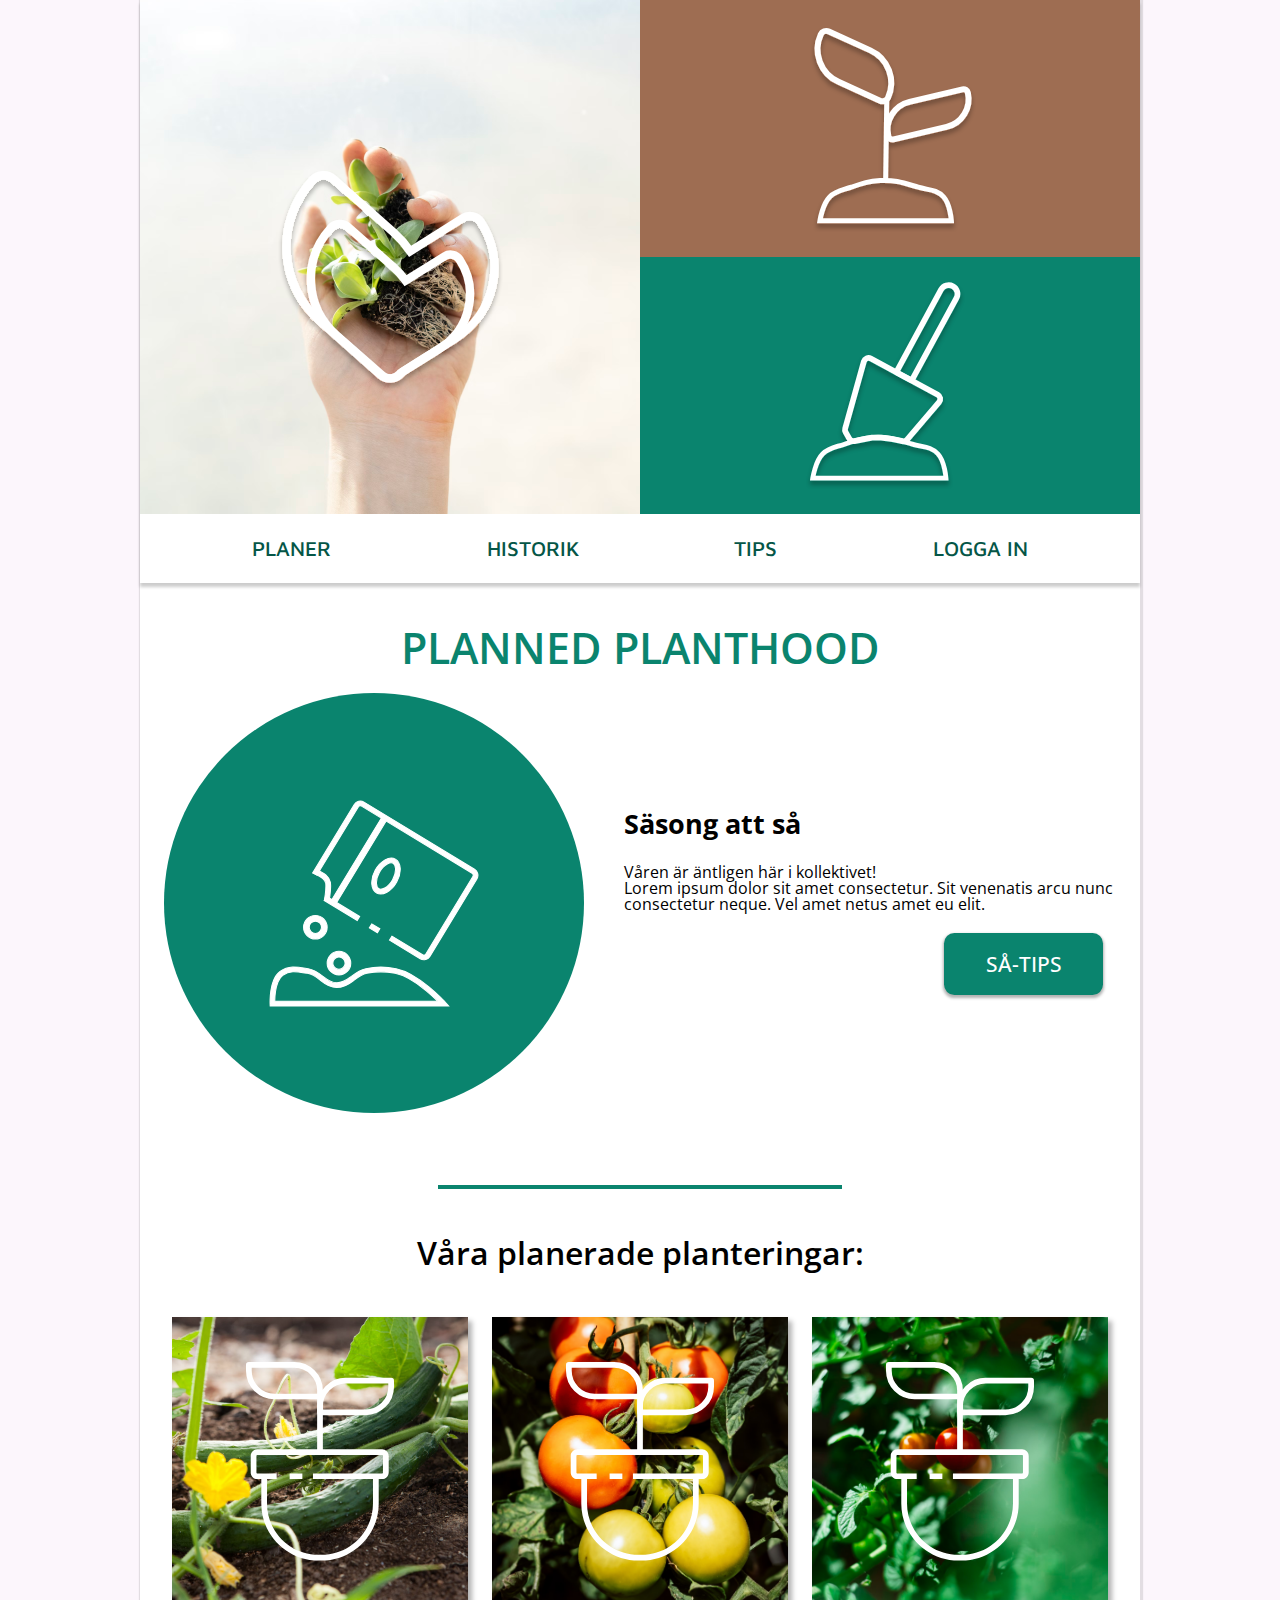
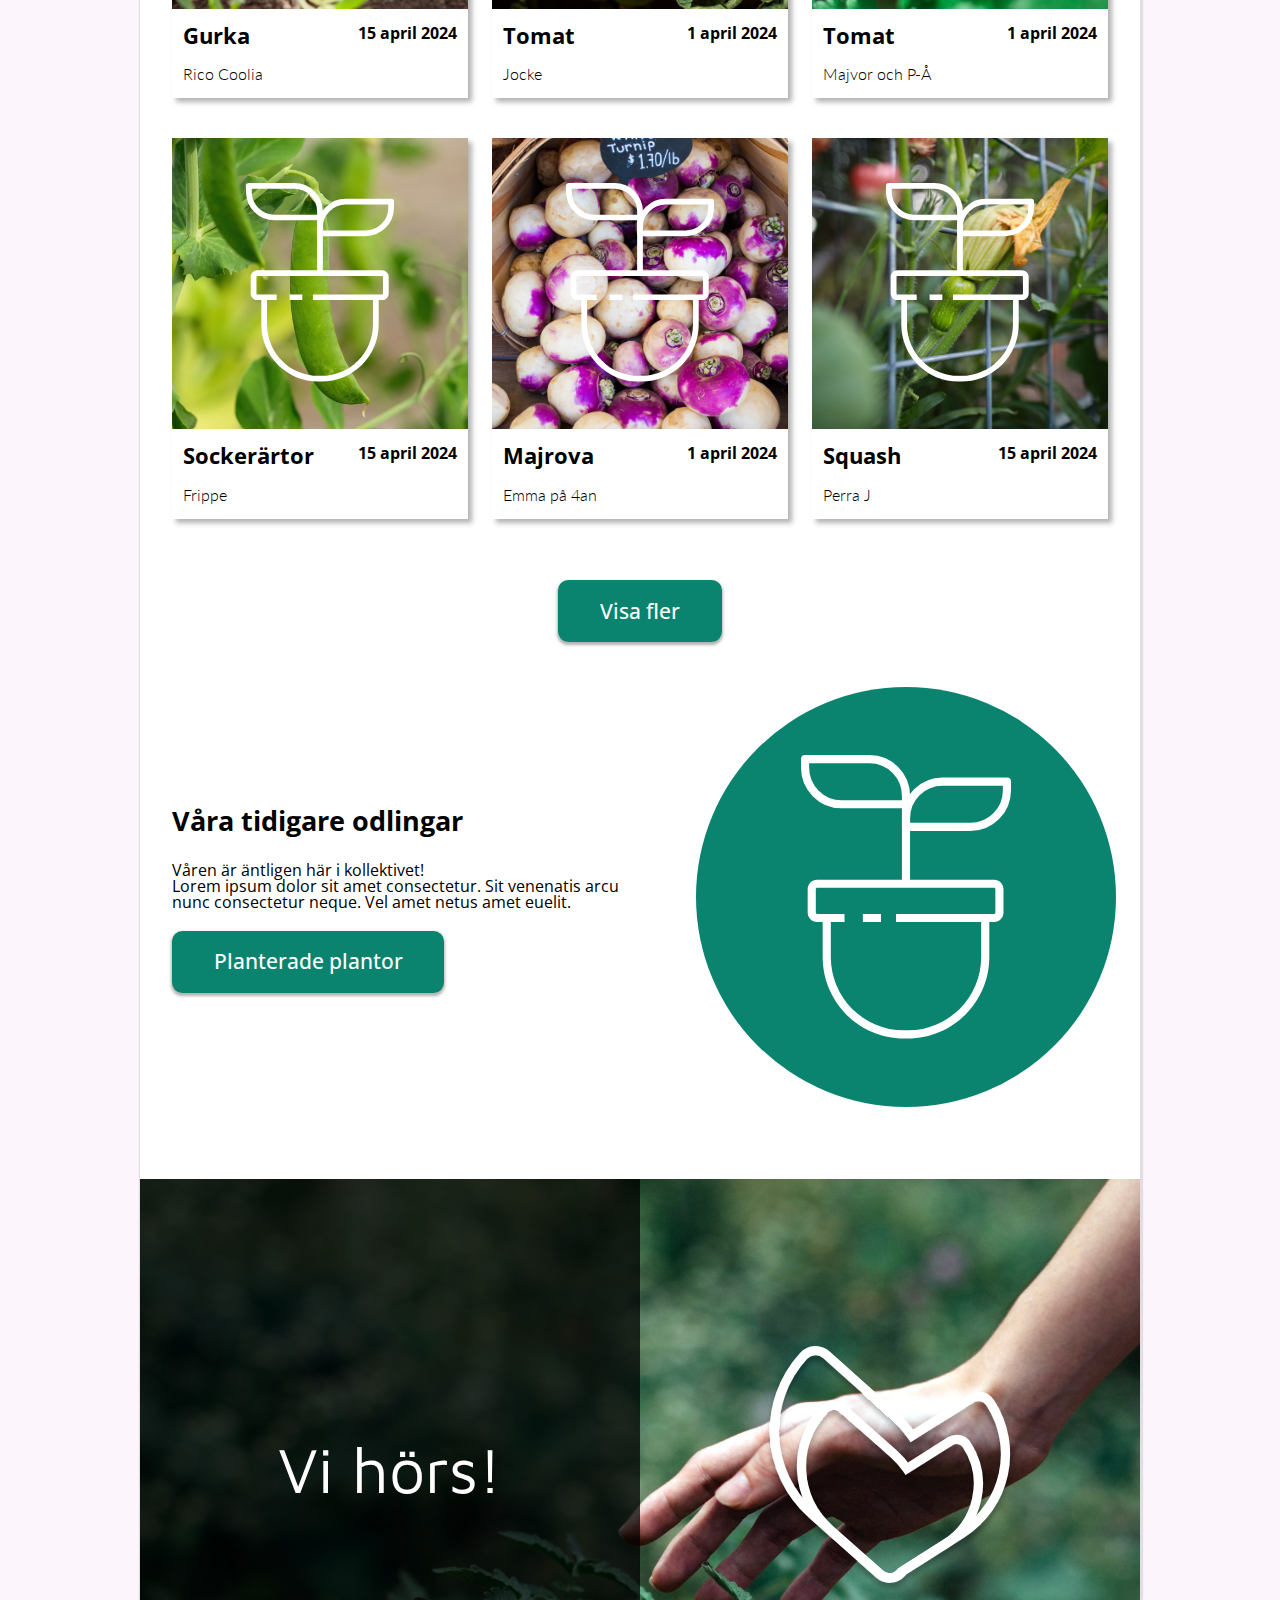
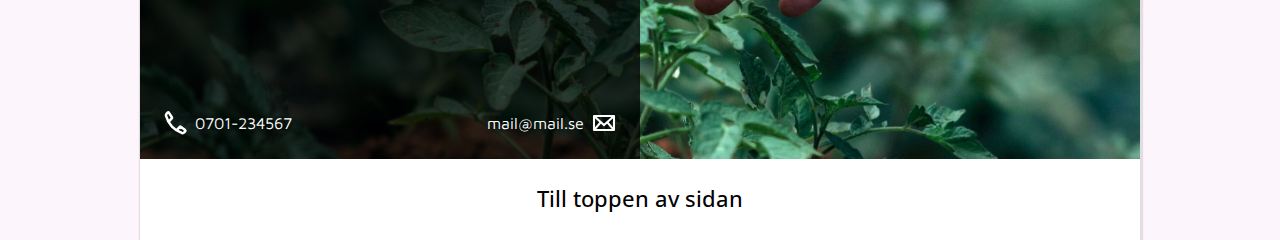
==== commit 2e8a5f1f: "cleaned up code & restructured" ====
--- a/index.html
+++ b/index.html
@@ -17,17 +17,19 @@
 <body>
   <div class="wrapper">
     <header class="header">
-
-      <figure class="header__hand">
-        <img class="header-image__hand" src="assets/Hand.avif" alt="">
-        <img class="image-overlay" src="assets/Logo.svg" alt="">
-      </figure>
-      <figure class="header-image__seed">
-        <img class="image-overlay image-overlay-big" src="assets/seedling.svg" alt="">
-      </figure>
-      <figure class="header-image__dig">
-        <img class="image-overlay image-overlay-big" src="assets/dig.svg" alt="">
-      </figure>
+      <section class="header-hero">
+        <figure class="header-hero__image">
+          <img class="header-logo" src="assets/Logo.svg" alt="">
+        </figure>
+        <section class="header-hero-boxes">
+          <figure class="header-hero-boxes__seedling">
+            <img src="assets/seedling.svg" alt="">
+          </figure>
+          <figure class="header-hero-boxes__dig">
+            <img src="assets/dig.svg" alt="">
+          </figure>
+        </section>
+      </section>
 
       <figure class="header-burger">
         <img class="header-burger__image" src="assets/burger.svg" alt="">
@@ -51,10 +53,10 @@
           <p class="main-intro-content__text">
             Lorem ipsum dolor sit amet consectetur. Sit venenatis arcu nunc
             consectetur neque. Vel amet netus amet eu elit.</p>
-          <a class="main-intro-content-button" href="">SÅ-TIPS</a>
+          <a class="main-intro-content__button big-button" href="">SÅ-TIPS</a>
         </section>
-        <figure class="image-round main-intro-img">
-          <img class="image-overlay" src="assets/Vectorseedpackage.svg" alt="">
+        <figure class="round-image">
+          <img class="" src="assets/Vectorseedpackage.svg" alt="">
         </figure>
       </article>
 
@@ -64,8 +66,7 @@
       <section class="main-cards">
         <section class="main-cards-card">
           <figure class="main-cards-card__images">
-            <img src="assets/Gurka.avif" alt="">
-            <img class="image-overlay" src="assets/plant.svg" alt="">
+            <img class="image-overlay image-overlay-card" src="assets/plant.svg" alt="">
           </figure>
           <section class="main-cards-card-info">
             <h3 class="main-cards-card-info__header">Gurka</h3>
@@ -79,8 +80,7 @@
         </section>
         <section class="main-cards-card">
           <figure class="main-cards-card__images">
-            <img src="assets/Tomater.avif" alt="">
-            <img class="image-overlay" src="assets/plant.svg" alt="">
+            <img class="image-overlay image-overlay-card" src="assets/plant.svg" alt="">
           </figure>
           <section class="main-cards-card-info">
             <h3 class="main-cards-card-info__header">Tomat</h3>
@@ -94,8 +94,7 @@
         </section>
         <section class="main-cards-card">
           <figure class="main-cards-card__images">
-            <img src="assets/Tomat.avif" alt="">
-            <img class="image-overlay" src="assets/plant.svg" alt="">
+            <img class="image-overlay image-overlay-card" src="assets/plant.svg" alt="">
           </figure>
           <section class="main-cards-card-info">
             <h3 class="main-cards-card-info__header">Tomat</h3>
@@ -109,8 +108,7 @@
         </section>
         <section class="main-cards-card">
           <figure class="main-cards-card__images">
-            <img src="assets/Sockerärtor.avif" alt="">
-            <img class="image-overlay" src="assets/plant.svg" alt="">
+            <img class="image-overlay image-overlay-card" src="assets/plant.svg" alt="">
           </figure>
           <section class="main-cards-card-info">
             <h3 class="main-cards-card-info__header">Sockerärtor</h3>
@@ -124,8 +122,7 @@
         </section>
         <section class="main-cards-card">
           <figure class="main-cards-card__images">
-            <img src="assets/Majrova.avif" alt="">
-            <img class="image-overlay" src="assets/plant.svg" alt="">
+            <img class="image-overlay image-overlay-card" src="assets/plant.svg" alt="">
           </figure>
           <section class="main-cards-card-info">
             <h3 class="main-cards-card-info__header">Majrova</h3>
@@ -139,8 +136,7 @@
         </section>
         <section class="main-cards-card">
           <figure class="main-cards-card__images">
-            <img src="assets/squash.avif" alt="">
-            <img class="image-overlay" src="assets/plant.svg" alt="">
+            <img class="image-overlay image-overlay-card" src="assets/plant.svg" alt="">
           </figure>
           <section class="main-cards-card-info">
             <h3 class="main-cards-card-info__header">Squash</h3>
@@ -152,11 +148,11 @@
             </div>
           </section>
         </section>
-        <a class="main-cards__button" href="">Visa fler</a>
+        <a class="main-cards__button big-button" href="">Visa fler</a>
       </section>
 
       <article class="main-history">
-        <figure class="main-history-image image-round">
+        <figure class="round-image">
           <img class="image-overlay" src="assets/plant.svg" alt="">
         </figure>
         <section class="main-history-content">
@@ -165,7 +161,7 @@
           <p class="main-history-content__text">Lorem ipsum dolor sit amet consectetur.
             Sit venenatis arcu nunc consectetur neque.
             Vel amet netus amet euelit.</p>
-          <a class="main-history-content__button" href="">Planterade plantor</a>
+          <a class="main-history-content__button big-button" href="">Planterade plantor</a>
         </section>
       </article>
     </main>
@@ -173,16 +169,16 @@
     <footer class="footer">
       <section class="footer-contact">
         <figure class="footer-contact__logo">
-          <img class="image-overlay" src="assets/Logo.svg" alt="">
+          <img src="assets/Logo.svg" alt="">
         </figure>
         <section class="footer-contact-info">
           <h2 class="footer-contact-info__header">Vi hörs!</h2>
           <section class="footer-contact-info-content">
-            <div class="footer-contact-info__phone">
+            <div class="footer-contact-info__icon footer-contact-info__phone">
               <img src="assets/phone.svg" alt="">
               <p>0701-234567</p>
             </div>
-            <div class="footer-contact-info__mail">
+            <div class="footer-contact-info__icon footer-contact-info__mail">
               <p>mail@mail.se</p>
               <img src="assets/envelope.svg" alt="">
             </div>
--- a/style.css
+++ b/style.css
@@ -1,615 +1,690 @@
 /* GLOBAL */
 
 body {
-    box-sizing: border-box;
-    background-color: #FCF6FC;
+  box-sizing: border-box;
+  background-color: #fcf6fc;
 }
 
 *:root {
-    --custom-green: #0A846E;
-    --custom-brown: #9E6D52;
-    --custom-red: #B93857;
-}
-
-img {
-        width: 100%;
-    }
+  --custom-green: #0a846e;
+  --custom-brown: #9e6d52;
+  --custom-red: #b93857;
+}
 
 /* LAYOUT */
 
 .wrapper {
-    max-width: 1000px;
-    margin: 0 auto;
+  max-width: 1000px;
+  margin: 0 auto;
+}
+
+.round-image {
+  display: flex;
+  justify-content: center;
+  align-items: center;
+}
+
+/* LAYOUT - Header*/
+
+.header {
+  .header-hero {
+    display: block;
+
+    .header-hero-boxes {
+      display: flex;
+
+      figure {
+        display: flex;
+        justify-content: center;
+      }
+    }
+  }
+  .header-nav {
+    display: none;
+  }
+}
+
+@media screen and (min-width: 750px) {
+  .header {
+    .header-hero {
+      display: grid;
+      grid: 1fr 1fr / 1fr 1fr;
+
+      .header-hero__image {
+        grid-column: 1 / 2;
+        grid-row: 1 / -1;
+      }
+
+      .header-hero-boxes {
+        grid-row: 1 / -1;
+        flex-direction: column;
+      }
+    }
+
+    .header-burger__image {
+      display: none;
+    }
+
+    .header-nav {
+      display: flex;
+      justify-content: space-between;
+    }
+  }
+}
+
+/* LAYOUT - Main */
+
+.main {
+  .main-intro {
+    display: flex;
+    flex-direction: column;
+    align-items: center;
+
+    .main-intro-content {
+      display: flex;
+      flex-direction: column;
+      align-items: center;
+
+      .main-intro-content__button {
+        display: block;
+      }
+    }
+  }
+
+  .main__line {
+    display: block;
+  }
+
+  .main-cards {
     display: grid;
     grid: auto-flow min-content / 1fr 1fr;
-}
+
+    .main-cards-card {
+      grid-column: span 1;
+      .main-cards-card-info {
+        display: grid;
+        grid: auto-flow min-content / 1fr 1fr;
+
+        .main-cards-card-info__header,
+        .main-cards-card-info__name {
+          grid-column: 1 / 2;
+        }
+
+        .main-cards-card-info__date,
+        .main-cards-card-info__button {
+          justify-self: end;
+        }
+
+        .main-cards-card-info__button__desktop {
+          display: none;
+        }
+      }
+    }
+    .main-cards__button {
+      grid-column: 1 / -1;
+      display: block;
+    }
+  }
+
+  .main-history {
+    display: flex;
+    flex-direction: column;
+    align-items: center;
+
+    .main-history-content {
+      display: flex;
+      flex-direction: column;
+      align-items: center;
+    }
+  }
+}
+
+@media screen and (min-width: 750px) {
+  .main {
+    .main-intro {
+      flex-direction: row-reverse;
+    }
+
+    .main-cards {
+      grid: auto-flow min-content / 1fr 1fr 1fr;
+
+      .main-cards-card-info__button {
+        .main-cards-card-info__button__mobile {
+          display: none;
+        }
+        .main-cards-card-info__button__desktop {
+          display: inline-block;
+        }
+      }
+    }
+
+    .main-history {
+      flex-direction: row-reverse;
+    }
+  }
+}
+
+/* LAYOUT - Footer */
+
+.footer {
+  .footer-contact {
+    display: flex;
+    flex-direction: column;
+  }
+
+  .footer-contact__logo {
+    display: flex;
+    justify-content: center;
+    align-items: center;
+  }
+
+  .footer-contact-info {
+    display: flex;
+    flex-direction: column;
+    justify-content: end;
+
+    .footer-contact-info-content {
+      display: flex;
+      justify-content: space-between;
+
+      .footer-contact-info__icon {
+        display: flex;
+      }
+    }
+  }
+
+  .footer-nav {
+    display: block;
+  }
+}
+
+@media screen and (min-width: 750px) {
+  .footer {
+    .footer-contact {
+      flex-direction: row-reverse;
+      .footer-contact__logo {
+        flex: 1;
+      }
+
+      .footer-contact-info {
+        flex: 1;
+      }
+    }
+  }
+}
+
+/* TYPOGRAPHY */
+
+h1 {
+  font-size: 1.5rem;
+  font-weight: 700;
+  color: var(--custom-green);
+}
+
+a,
+h1,
+h2,
+h3,
+p {
+  font-family: "Open Sans", sans-serif;
+}
+
+a {
+  font-weight: 500;
+  text-decoration: none;
+}
+
+.footer p,
+.footer h2 {
+  font-family: "Maven Pro", sans-serif;
+}
+
+/* COMPONENTS */
+
+.wrapper {
+  box-shadow: 1px 1px 1px 2px rgba(0, 0, 0, 0.1);
+  background-color: white;
+}
+
+.big-button {
+  background-color: var(--custom-green);
+  color: white;
+  width: max-content;
+  text-align: center;
+  font-weight: 500;
+  font-size: 1.3rem;
+  border-radius: 0.5em;
+  box-shadow: 0px 2px 3px 1px rgba(0, 0, 0, 0.3);
+}
+
+.round-image {
+  background-color: var(--custom-green);
+  border-radius: 50%;
+  aspect-ratio: 1 / 1;
+  width: 70%;
+
+  img {
+    width: 50%;
+  }
+}
+
+@media screen and (min-width: 750px) {
+  .round-image {
+    margin: 1.5em;
+  }
+}
+
+/* COMPONENTS - Header*/
 
 .header {
-    display: grid;
-    grid-template-columns: subgrid;
-    grid-column: 1 / -1;
+  box-shadow: 0px 4px 3px 0px rgba(0, 0, 0, 0.2);
+  .header-hero {
+    .header-hero__image {
+      background-image: url(assets/Hand.avif);
+      background-position: center;
+      background-size: cover;
+      display: flex;
+      justify-content: center;
+      align-items: center;
+      aspect-ratio: 1 / 1;
+
+      img {
+        width: 50%;
+      }
+    }
+
+    .header-hero-boxes {
+      figure {
+        padding: 10%;
+        width: 100%;
+
+        img {
+          width: 100%;
+        }
+      }
+
+      .header-hero-boxes__seedling {
+        background-color: var(--custom-brown);
+      }
+
+      .header-hero-boxes__dig {
+        background-color: var(--custom-green);
+      }
+    }
+  }
+
+  .header-burger__image {
+    position: absolute;
+    top: 2%;
+    right: 3%;
+    height: auto;
+    width: 10%;
+  }
+}
+
+@media screen and (min-width: 750px) {
+  .header {
+    .header-hero {
+      .header-hero__image {
+        aspect-ratio: 0;
+        img {
+          padding-top: 3em;
+          width: 45%;
+        }
+      }
+      .header-hero-boxes {
+        figure {
+          padding: 5% 0;
+          img {
+            width: min-content;
+          }
+        }
+      }
+    }
 
     .header-nav {
-        display: none;
-    }
-}
+      padding: 1.5em 7em;
+
+      a {
+        color: #055647;
+        font-family: "Maven Pro", sans-serif;
+        font-size: 1.3rem;
+      }
+    }
+  }
+}
+
+/* COMPONENTS - Main*/
 
 .main {
-    display: grid;
-    grid-template-columns: subgrid;
-    grid-column: 1 / -1;
-}
-
-.footer {
-    grid-column: 1 / -1;
-}
-
-/* TYPOGRAPHY */
-
-h1 {
-    font-size: 1.5rem;
-    font-weight: 700;
-    color:  var(--custom-green);
-}
-
-a, h1, h2, h3, p {
-    font-family: "Open Sans", sans-serif;
-}
-
-a {
-    font-weight: 500;
-}
-
-.footer p, .footer h2 {
-    font-family: "Maven Pro", sans-serif;
-}
-
-/* COMPONENTS */
-
-.wrapper {
-    box-shadow: 1px 1px 1px 2px rgba(0, 0, 0, 0.1);
-    background-color: white;
-}
-
-.image-overlay {
-    position: absolute;
-    top: 50%;
-    left: 50%;
-    transform: translate(-50%, -50%);
-    height: 50%;
-    width: 50%;
-}
-
-.image-round {
-    background-color: var(--custom-green);
-    border-radius: 50%;
-    position: relative;
-    height: auto;
-    aspect-ratio: 1 / 1;
-    width: 70%;
-    margin: 0 auto;
-}
-
-/* COMPONENTS - Header*/
-
-.header {
-    .header__hand {
-        grid-column: 1 / -1;
-        position: relative;
-        height: 100%;
-
-        .header-image__hand {
-            aspect-ratio: 1 / 1;
-            height: 100%;
-            object-fit: cover;
-        }
-    }
-
-    .header-image__seed {
-        background-color: var(--custom-brown);
-        grid-column: 1 / 2;
-        aspect-ratio: 1 / 1;
-        position: relative;
-    }
-    
-    .header-image__dig {
-        background-color: var(--custom-green);
-        grid-column: 2 / 3;
-        aspect-ratio: 1 / 1;
-        position: relative;
-    }
-
-    .header-burger__image {
-        position: absolute;
-        top: 2%;
-        right: 3%;
-        height: auto;
-        width: 10%;
-    }
-}
-
-@media screen and (min-width: 1000px)
-{
-    .header {
-        grid-template-columns: subgrid;
-        .header__hand {
-            grid-column: 1 / 2;
-            grid-row: 1 / 3;
-            height: min-content;
-        }
-
-        .image-overlay-big {
-            width: 75%;
+  .main-header {
+    text-align: center;
+    margin: 1.5em 0 0.7em 0;
+  }
+
+  /* Main - Intro*/
+  .main-intro {
+    .main-intro-content {
+      max-width: 430px;
+      margin-bottom: 0.5em;
+
+      .main-intro-content__header {
+        margin: 1em 0;
+        font-weight: bold;
+      }
+
+      .main-intro-content__text {
+        text-align: center;
+      }
+
+      .main-intro-content__button {
+        padding: 0.5em 1em;
+        margin: 1em auto;
+      }
+    }
+  }
+
+  /* Main - Line & Header*/
+  .main__line {
+    width: 55%;
+    border: 2px solid var(--custom-green);
+    margin: 2em auto 3em auto;
+  }
+
+  .main-content__header {
+    text-align: center;
+    font-weight: bold;
+    font-size: 1.1rem;
+  }
+
+  /* Main - Cards*/
+  .main-cards {
+    column-gap: 1em;
+    row-gap: 1em;
+    padding: 0 1em;
+    margin-top: 1em;
+
+    .main-cards-card:nth-child(1) .main-cards-card__images {
+      background-image: url(assets/Gurka.avif);
+    }
+    .main-cards-card:nth-child(2) .main-cards-card__images {
+      background-image: url(assets/Tomater.avif);
+    }
+    .main-cards-card:nth-child(3) .main-cards-card__images {
+      background-image: url(assets/Tomat.avif);
+    }
+    .main-cards-card:nth-child(4) .main-cards-card__images {
+      background-image: url(assets/Sockerärtor.avif);
+    }
+    .main-cards-card:nth-child(5) .main-cards-card__images {
+      background-image: url(assets/Majrova.avif);
+    }
+    .main-cards-card:nth-child(6) .main-cards-card__images {
+      background-image: url(assets/squash.avif);
+    }
+
+    .main-cards-card {
+      box-shadow: 4px 4px 5px rgba(0, 0, 0, 0.3);
+
+      .main-cards-card__images {
+        background-position: center;
+        background-size: cover;
+        padding: 15% 25%;
+
+        img {
+          width: 100%;
+        }
+      }
+
+      .main-cards-card-info {
+        row-gap: 0.7em;
+        padding: 0.4em;
+
+        .main-cards-card-info__button {
+          img {
+            padding-right: 0.2em;
+            width: 100%;
             height: 75%;
-        } 
-
-        .header-image__seed {
-            background-color: var(--custom-brown);
-            grid-column: 2 / -1;
-            aspect-ratio: 2 / 1;
-            height: 100%;
-        }
-    
-        .header-image__dig {
-            background-color: var(--custom-green);
-            grid-column: 2 / -1;
-            aspect-ratio: 2 / 1;
-            height: 100%;
-        }
-
-        .header-burger__image {
-        display: none;
-        }
-
-        .header-nav {
-            display: flex;
-            grid-column: 1 / -1;
-            justify-content: space-between;
-            padding: 1em 5em;
-            box-shadow: 0px 4px 3px 0px rgba(0, 0, 0, 0.2);
-
-            a {
-                text-decoration: none;
-                color: #055647;
-                font-family: "Maven Pro", sans-serif;
-                font-size: 1.2rem;
-            }
-        }
-    }
-}
-
-
-/* COMPONENTS - Main*/
-
-.main {
-    .main-header {
-        grid-column: 1 / -1;
-        text-align: center;
-        margin: 3vh 0;
-    }
-
-    /* Main - Intro*/
-    .main-intro {
-        grid-column: 1 / -1;
-        padding: 1em;
-        display: flex;
-        flex-direction: column;
-        align-items: center;
-
-        .main-intro-content {
-            display: flex;
-            flex-direction: column;
-            align-items: center;
-            max-width: 400px;
-            margin-bottom: 1vh;
-
-            .main-intro-content__header {
-                text-align: center;
-                margin: 2vh 0;
-                font-weight: bold;
-            }
-            
-            .main-intro-content__text {
-                text-align: center;
-            }
-            
-            .main-intro-content-button {
-                display: block;
-                padding: 0.5em 1em;
-                background-color: var(--custom-green);
-                color: white;
-                width: max-content;
-                margin: 1em auto;
-                border-radius: 0.5em;
-                text-decoration: none;
-            }
-        }
-
-    }
-
-    /* Main - Line && Header*/
-    .main__line {
-        grid-column: 1 / -1;
-        width: 55%;
-        border: 2px solid var(--custom-green);
-        margin: 6vh auto;
-    }
-
-    .main-content__header {
-        grid-column: 1 / -1;
-        text-align: center;
+          }
+        }
+
+        .main-cards-card-info__header {
+          font-weight: bold;
+          font-size: 0.9rem;
+          word-wrap: wrap;
+        }
+
+        .main-cards-card-info__name {
+          font-size: 0.7rem;
+          font-family: "Lato", sans-serif;
+          align-self: center;
+          font-weight: 300;
+        }
+        .main-cards-card-info__date {
+          font-size: 0.7rem;
+          font-weight: 900;
+          text-align: end;
+        }
+      }
+    }
+    .main-cards__button {
+      padding: 0.6em 1.5em;
+      margin: 1em auto;
+    }
+  }
+
+  /* Main - History*/
+  .main-history {
+    .main-history-content {
+      max-width: 430px;
+
+      .main-history-content__header {
+        margin: 1em 0;
         font-weight: bold;
         font-size: 1.1rem;
-    }
-
-    /* Main - Cards*/
+      }
+
+      .main-history-content__text {
+        text-align: center;
+      }
+
+      .main-history-content__button {
+        padding: 0.5em 1em;
+        margin: 1.5em auto;
+      }
+    }
+  }
+}
+
+@media screen and (min-width: 750px) {
+  .main {
+    .main-header {
+      font-size: 2.7rem;
+      font-weight: 600;
+      margin: 1em 0 0 0;
+    }
+
+    .main-intro {
+      .main-intro-content {
+        max-width: 500px;
+        padding: 0 1em;
+        align-items: start;
+
+        .main-intro-content__text {
+          text-align: start;
+        }
+
+        .main-intro-content__header {
+          font-size: 1.7rem;
+        }
+
+        .main-intro-content__button {
+          margin: 1em 1em 1em auto;
+          padding: 1em 2em;
+        }
+      }
+    }
+
+    .main__line {
+      width: 40%;
+      margin-top: 3em;
+    }
+
+    .main-content__header {
+      font-size: 2rem;
+      font-weight: 600;
+    }
+
     .main-cards {
-        display: grid;
-        grid: auto-flow min-content / 1fr 1fr;
-        grid-column: 1 / -1;
-        column-gap: 1em;
-        row-gap: 2vh;
-        padding: 0 1em;
-        margin-top: 2vh;
-
-        .main-cards-card {
-            grid-column: span 1;
-            box-shadow: 2px 2px 5px 2px rgba(0, 0, 0, 0.3);
-
-            .main-cards-card__images {
-                position: relative;
-                aspect-ratio: 1 / 1;
-
-                :nth-child(1) {
-                    height: 100%;
-                    object-fit: cover;
-                }
+      margin: 3em 0 0 0;
+      column-gap: 1.5em;
+      row-gap: 2.5em;
+      padding: 0 2em;
+
+      .main-cards-card {
+        .main-cards-card-info {
+          padding: 1em 0.7em;
+          row-gap: 1.2em;
+
+          .main-cards-card-info__header {
+            font-size: 1.4rem;
+          }
+
+          .main-cards-card-info__date {
+            font-size: 1rem;
+            font-weight: 700;
+          }
+
+          .main-cards-card-info__name {
+            font-size: 1rem;
+          }
+
+          .main-cards-card-info__button {
+            .main-cards-card-info__button__desktop {
+              color: white;
+              background-color: var(--custom-red);
+              border-radius: 0.6em;
+              padding: 0.5em 1em;
+              font-size: 0.9rem;
+              font-weight: bold;
             }
-
-            .main-cards-card-info {
-                display: grid;
-                grid: auto-flow min-content / 1fr 1fr;
-                row-gap: 1.5vh;
-                padding: 0.4em;
-
-                .main-cards-card-info__header, .main-cards-card-info__name {
-                    grid-column: 1 / 2;
-                }
-
-                .main-cards-card-info__date, .main-cards-card-info__button {
-                    justify-self: end;
-                }
-
-                .main-cards-card-info__button {
-                    img {
-                        padding-right: 0.2em;
-                        width: 100%;
-                        height: 75%;
-                    }
-                }
-                
-                .main-cards-card-info__button__desktop {
-                    display: none;
-                }
-
-                .main-cards-card-info__header {
-                    font-weight: bold;
-                    font-size: 0.9rem;
-                    word-wrap: wrap;
-                }
-
-                .main-cards-card-info__name {
-                    font-size: 0.7rem;
-                    font-family: "Lato", sans-serif;
-                    align-self: center;
-                    font-weight: 300;
-                }
-                .main-cards-card-info__date {
-                    font-size: 0.7rem;
-                    font-weight: 900;
-                    text-align: end;
-                }
-            }
-        }
-        .main-cards__button {
-            grid-column: 1 / -1;
-            text-align: center;
-            padding: 0.6em 1.5em;
-            background-color: var(--custom-green);
-            color: white;
-            text-decoration: none;
-            display: block;
-            width: max-content;
-            margin: 1em auto;
-            border-radius: 0.5em;
-            font-weight: 600;
-        }
-    }
-
-    /* Main - History*/
+          }
+        }
+      }
+
+      .main-cards__button {
+        padding: 1em 2em;
+        font-weight: 500;
+      }
+    }
+
     .main-history {
-        grid-column: 1 / -1;
-        padding: 0 1em;
-        display: flex;
-        flex-direction: column;
+      .main-history-content {
+        max-width: 500px;
+        padding-left: 2em;
+        align-items: start;
+
+        .main-history-content__text {
+          text-align: start;
+          margin-right: 2em;
+        }
+
+        .main-history-content__header {
+          font-size: 1.7rem;
+        }
+
+        .main-history-content__button {
+          margin: 1em auto 1em 0;
+          padding: 1em 2em;
+          font-weight: 500;
+        }
+      }
+    }
+  }
+}
+
+/* COMPONENTS - Footer*/
+
+.footer {
+  margin-top: 3em;
+
+  .footer-contact {
+    background-image: url(assets/footer_img.avif);
+    background-size: cover;
+    background-position: center;
+  }
+
+  .footer-contact__logo {
+    aspect-ratio: 1 / 1;
+    img {
+      width: 50%;
+    }
+  }
+
+  .footer-contact-info {
+    background-color: rgba(0, 0, 0, 0.75);
+    position: relative;
+    aspect-ratio: 1 / 1;
+
+    .footer-contact-info__header {
+      position: absolute;
+      width: 100%;
+      top: 50%;
+      transform: translateY(-50%);
+      text-align: center;
+      color: white;
+      font-size: 2rem;
+    }
+
+    .footer-contact-info-content {
+      font-size: 0.8rem;
+
+      .footer-contact-info__phone {
+        text-wrap: nowrap;
+      }
+
+      .footer-contact-info__icon {
+        height: 1.5em;
+        color: white;
         align-items: center;
-
-        .main-history-image {
-        margin-top: 1vh;
-        margin-bottom: 5vh;
-        }
-
-
-        .main-history-content {
-            display: flex;
-            flex-direction: column;
-            align-items: center;
-            max-width: 500px;
-
-            .main-history-content__header {
-                text-align: center;
-                margin: 2vh 0;
-                grid-column: 1 / -1;
-                font-weight: bold;
-                font-size: 1.1rem;
-            }
-            
-            .main-history-content__text {
-                text-align: center;
-            }
-            
-            .main-history-content__button {
-                grid-column: 1 / -1;
-                text-align: center;
-                padding: 0.5em 1em;
-                background-color: var(--custom-green);
-                color: white;
-                text-decoration: none;
-                display: block;
-                width: max-content;
-                margin: 1.5em auto;
-                border-radius: 0.5em;
-            }
-        }
-    }
-}
-
-@media screen and (min-width: 1000px){
-    .main {
-        .main-header {
-            font-size: 2.7rem;
-            font-weight: 500;
-        }
-
-        .main-intro {
-            flex-direction: row-reverse;
-
-            .main-intro-content {
-                flex-grow: 1;
-                max-width: 500px;
-                padding: 0 1em;
-
-                align-items: start;
-                .main-intro-content__text {
-                    text-align: start;
-                }
-
-                .main-intro-content__header {
-                    font-size: 1.7rem;
-                }
-
-                .main-intro-content-button {
-                    margin: 1em 1em 1em auto;
-                    padding: 1em 2em;
-                    font-weight: 500;
-                    font-size: 1.3rem;
-                }
-            }
-
-            .main-intro-img {
-                flex-grow: 1;
-                margin: 3vw;
-            }
-        }
-
-        .main__line {
-            width: 40%;
-        }
-
-        .main-content__header {
-            font-size: 2rem;
-            font-weight: 600;
-        }
-
-        .main-cards {
-            grid: auto-flow min-content / 1fr 1fr 1fr;
-            margin: 3em 0 0 0;
-            column-gap: 1.5em;
-            row-gap: 2.5em;
-            padding: 0 2em;
-
-            .main-cards-card {
-
-                .main-cards-card-info {
-                    padding: 0.7em;
-                    row-gap: 1em;
-                    
-                    .main-cards-card-info__header {
-                        font-size: 1.4rem;
-                    }
-
-                    .main-cards-card-info__date {
-                        font-size: 1rem;
-                        font-weight: 700;
-                    }
-
-                    .main-cards-card-info__name {
-                        font-size: 1rem;
-                    }
-
-                    .main-cards-card-info__button {
-                        .main-cards-card-info__button__mobile {
-                            display: none;
-                        }
-                        
-                        .main-cards-card-info__button__desktop {
-                            display: inline-block;
-                            text-decoration: none;
-                            color: white;
-                            background-color: var(--custom-red);
-                            border-radius: 0.6em;
-                            padding: 0.5em 1em;
-                            font-size: 0.9rem;
-                            font-weight: bold;
-                        }
-                    }
-                }
-            }
-
-            .main-cards__button {
-                padding: 1em 2em;
-                font-weight: 500;
-                font-size: 1.3rem;
-            }
-        }
-
-        .main-history {
-            flex-direction: row-reverse;
-            padding: 0;
-
-            .main-history-content {
-                flex-grow: 1;
-                max-width: 500px;
-                padding-left: 2em;
-
-                align-items: start;
-                .main-history-content__text {
-                    text-align: start;
-                    margin-right: 2em;
-                }
-
-                .main-history-content__header {
-                    font-size: 1.7rem;
-                }
-
-                .main-history-content__button {
-                    margin: 1em auto 1em 0;
-                    padding: 1em 2em;
-                    font-weight: 500;
-                    font-size: 1.3rem;
-                }
-            }
-
-            .main-history-image {
-                flex-grow: 1;
-                margin: 3vw;
-            }
-        }
-    }
-}
-
-/* COMPONENTS - Footer*/
-
-.footer {
-    margin-top: 6vh;
-
+        gap: 0.5em;
+        padding: 1.5em;
+
+        img {
+          height: 100%;
+        }
+      }
+    }
+  }
+  .footer-nav {
+    text-align: center;
+    padding: 2em 0;
+    color: black;
+    font-size: 0.7rem;
+  }
+}
+
+@media screen and (min-width: 750px) {
+  .footer {
     .footer-contact {
-        background-image: url(assets/footer_img.avif);
-        background-size: cover;
-        background-position: center;
-        display: flex;
-        flex-direction: column;
-    }
-
-    .footer-contact__logo {
-        aspect-ratio: 1 / 1;
-        position: relative;
-        flex: 1;
-    }
-
-    .footer-contact-info {
-        background-color: rgba(0, 0, 0, 0.75);
-        display: flex;
-        flex-direction: column;
-        justify-content: end;
-        position: relative;
-        aspect-ratio: 1 / 1;
-        flex: 1;
-        
-
+      .footer-contact__logo {
+        padding: 2.5em 0;
+      }
+
+      .footer-contact-info {
         .footer-contact-info__header {
-            color: white;
-            font-size: 2rem;
-            position: absolute;
-            top: 50%;
-            transform: translateY(-50%);
-            width: 100%;
-            text-align: center;
+          font-size: 4rem;
         }
 
         .footer-contact-info-content {
-            display: flex;
-            justify-content: space-between;
-            font-size: 0.8rem;
-            
-            .footer-contact-info__phone {
-                height: 2em;
-                display: flex;
-                color: white;
-                text-wrap: nowrap;
-                align-items: center;
-                gap: 0.5em;
-                padding: 1em;
-
-                img {
-                    height: 100%;
-                }
-            }
-            
-            .footer-contact-info__mail {
-                height: 2em;
-                display: flex;
-                color: white;
-                align-items: center;
-                gap: 0.5em;
-                padding: 1em;
-
-                img {
-                    height: 100%;
-                }
-            }
-        }
-    }
+          font-size: 1rem;
+        }
+      }
+    }
+
     .footer-nav {
-        grid-column: 1 / -1;
-        text-align: center;
-        display: block;
-        padding: 2em 0;
-        text-decoration: none;
-        color: black;
-    }
-}
-
-@media screen and (min-width: 1000px) {
-    .footer {
-        .footer-contact {
-            flex-direction: row-reverse;
-
-            .footer-contact-info {
-                .footer-contact-info__header {
-                    font-size: 4rem;
-                }
-
-                .footer-contact-info-content {
-
-                    font-size: 1rem;
-                }
-            }
-        }
-
-        .footer-nav {
-            font-size: 1.4rem;
-            padding: 1.3em 0;
-        }
-    }
-}+      font-size: 1.4rem;
+      padding: 1.3em 0;
+    }
+  }
+}
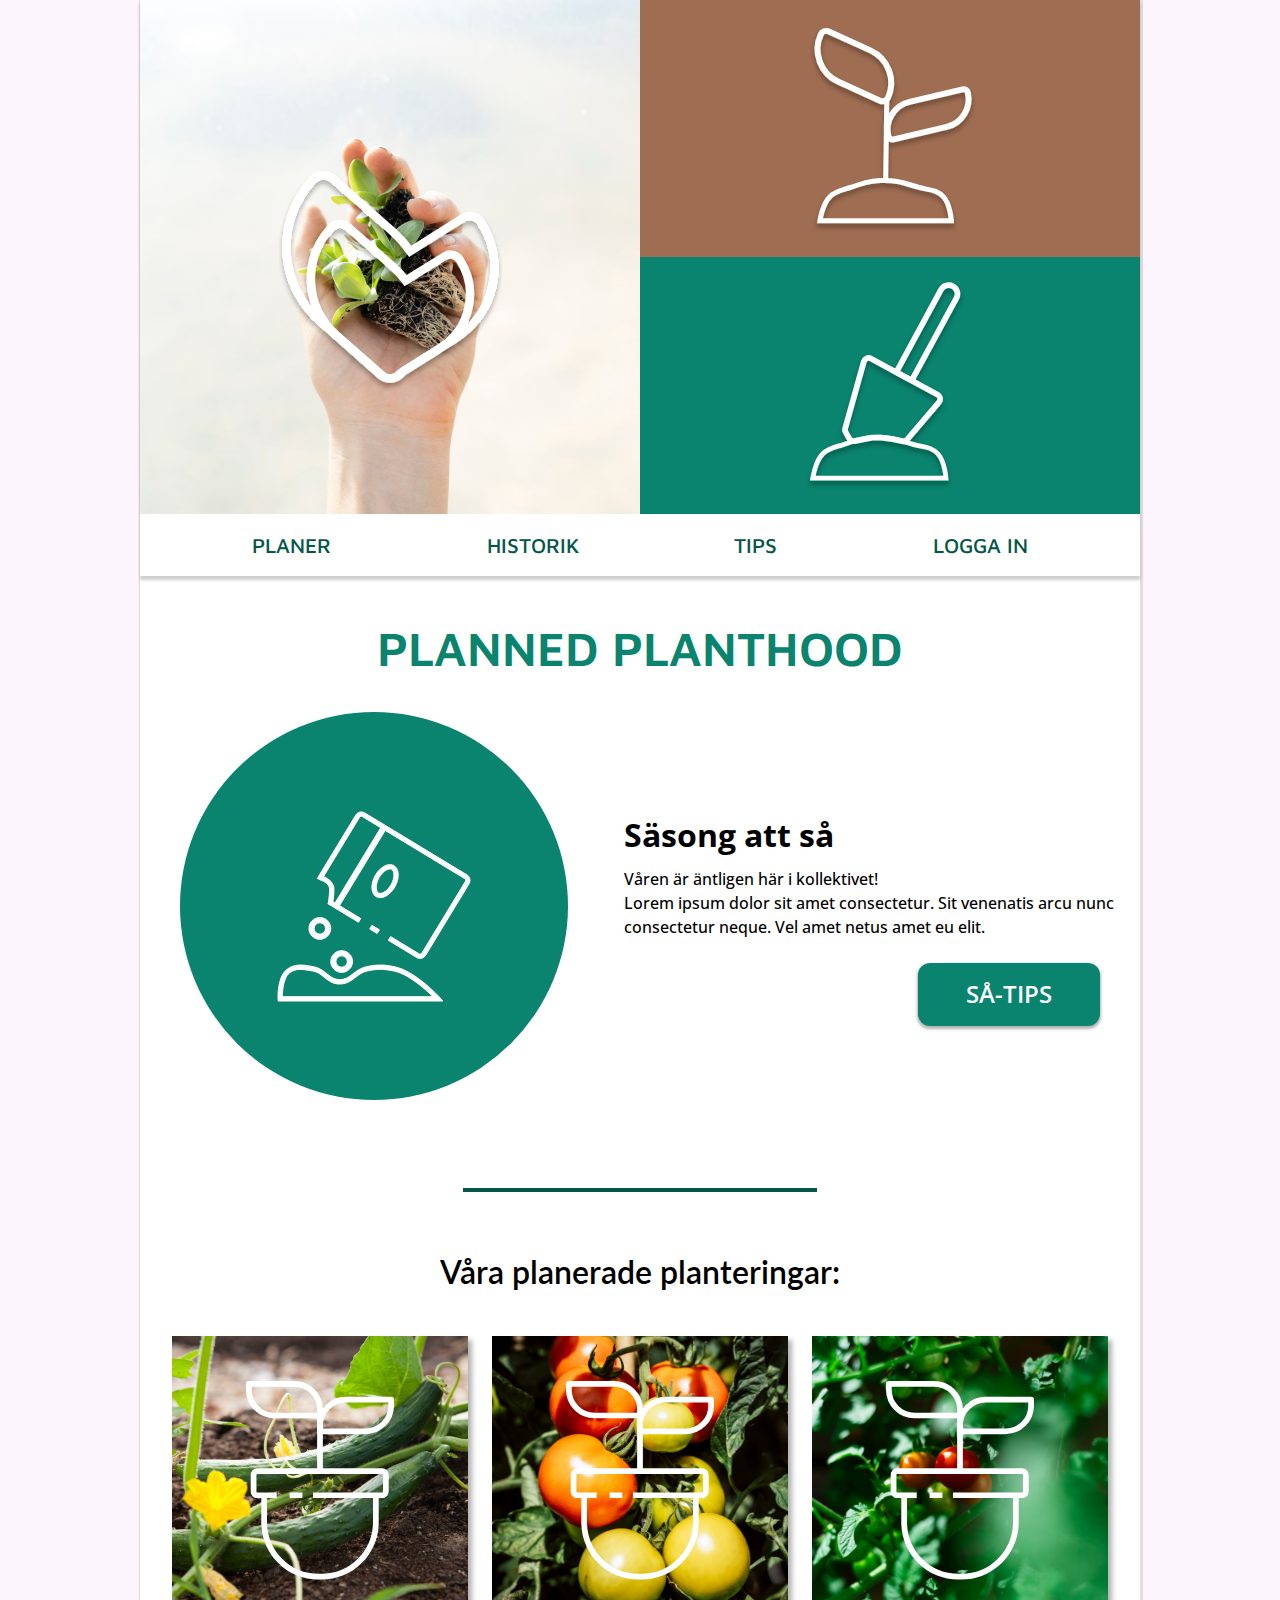
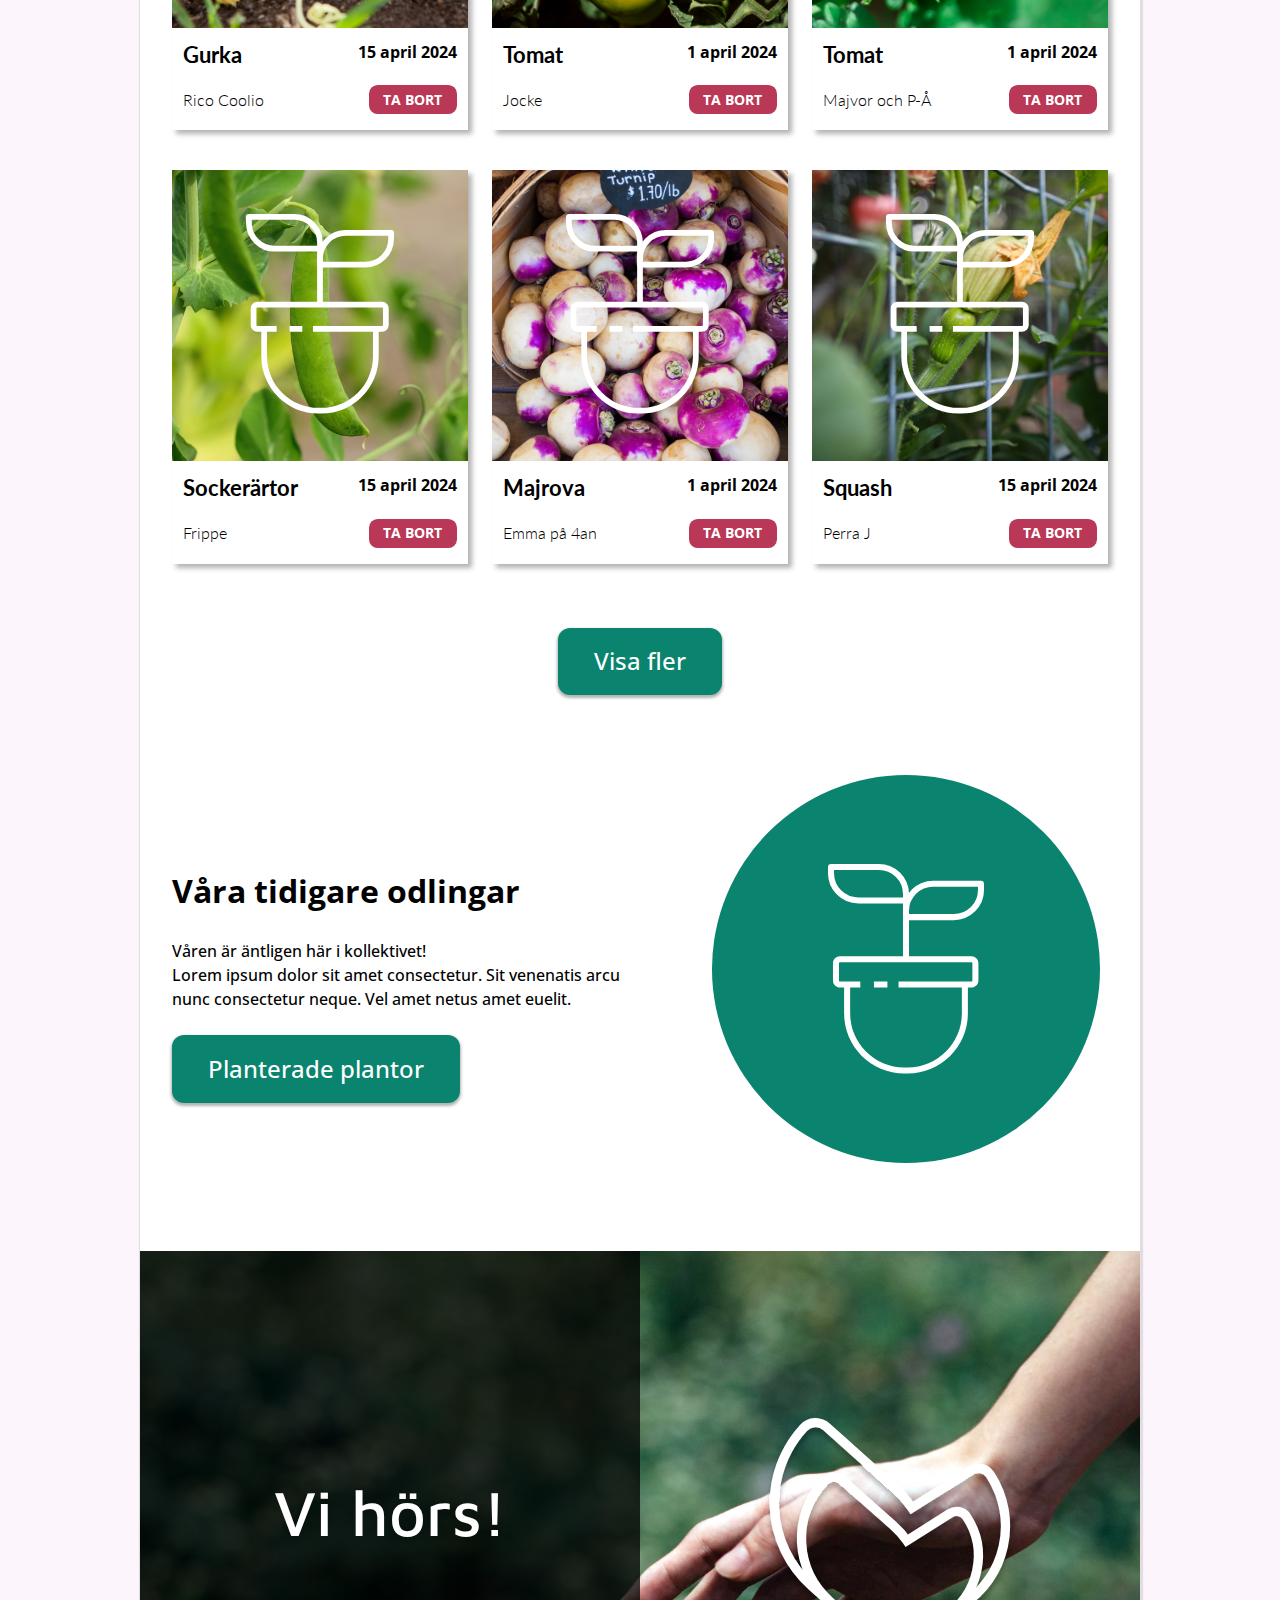
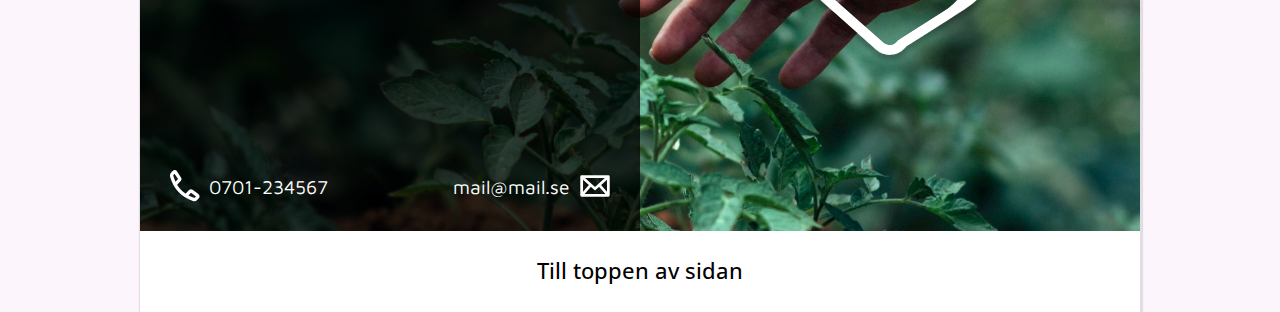
==== commit 2272415a: "done" ====
--- a/index.html
+++ b/index.html
@@ -5,20 +5,16 @@
   <meta charset="UTF-8">
   <meta name="viewport" content="width=device-width, initial-scale=1.0">
   <title>Planned Planthood</title>
-  <link rel="preconnect" href="https://fonts.googleapis.com">
-  <link rel="preconnect" href="https://fonts.gstatic.com" crossorigin>
-  <link
-    href="https://fonts.googleapis.com/css2?family=Lato:ital,wght@0,100;0,300;0,400;0,700;0,900;1,100;1,300;1,400;1,700;1,900&family=Maven+Pro:wght@400..900&family=Open+Sans:ital,wght@0,300..800;1,300..800&display=swap"
-    rel="stylesheet">
   <link rel="stylesheet" href="reset.css">
   <link rel="stylesheet" href="style.css">
 </head>
 
 <body>
   <div class="wrapper">
-    <header class="header">
+
+    <header class="header index-header">
       <section class="header-hero">
-        <figure class="header-hero__image">
+        <figure class="header-hero__image index-header-hero__image">
           <img class="header-logo" src="assets/Logo.svg" alt="">
         </figure>
         <section class="header-hero-boxes">
@@ -36,15 +32,17 @@
       </figure>
 
       <nav class="header-nav">
-        <a href="">PLANER</a>
+        <a href="mina-sidor.html">PLANER</a>
         <a href="">HISTORIK</a>
         <a href="">TIPS</a>
         <a href="">LOGGA IN</a>
       </nav>
+
     </header>
 
     <main class="main">
-      <h1 class="main-header">PLANNED PLANTHOOD</h1>
+
+      <h1 class="main-header index-main-header">PLANNED PLANTHOOD</h1>
 
       <article class="main-intro">
         <section class="main-intro-content">
@@ -56,7 +54,7 @@
           <a class="main-intro-content__button big-button" href="">SÅ-TIPS</a>
         </section>
         <figure class="round-image">
-          <img class="" src="assets/Vectorseedpackage.svg" alt="">
+          <img src="assets/Vectorseedpackage.svg" alt="">
         </figure>
       </article>
 
@@ -64,23 +62,25 @@
       <h2 class="main-content__header">Våra planerade planteringar:</h2>
 
       <section class="main-cards">
-        <section class="main-cards-card">
-          <figure class="main-cards-card__images">
-            <img class="image-overlay image-overlay-card" src="assets/plant.svg" alt="">
+
+        <section class="main-cards-card">
+          <figure class="main-cards-card-frame">
+            <img class="main-cards-card-frame__image" src="assets/plant.svg" alt="">
           </figure>
           <section class="main-cards-card-info">
             <h3 class="main-cards-card-info__header">Gurka</h3>
             <p class="main-cards-card-info__date">15 april 2024</p>
-            <p class="main-cards-card-info__name">Rico Coolia</p>
-            <div class="main-cards-card-info__button">
-              <img class="main-cards-card-info__button__mobile" src="assets/garbage.svg" alt="">
-              <a class="main-cards-card-info__button__desktop" href="">TA BORT</a>
-            </div>
-          </section>
-        </section>
-        <section class="main-cards-card">
-          <figure class="main-cards-card__images">
-            <img class="image-overlay image-overlay-card" src="assets/plant.svg" alt="">
+            <p class="main-cards-card-info__name">Rico Coolio</p>
+            <div class="main-cards-card-info__button">
+              <img class="main-cards-card-info__button__mobile" src="assets/garbage.svg" alt="">
+              <a class="main-cards-card-info__button__desktop" href="">TA BORT</a>
+            </div>
+          </section>
+        </section>
+
+        <section class="main-cards-card">
+          <figure class="main-cards-card-frame">
+            <img class="main-cards-card-frame__image" src="assets/plant.svg" alt="">
           </figure>
           <section class="main-cards-card-info">
             <h3 class="main-cards-card-info__header">Tomat</h3>
@@ -92,9 +92,10 @@
             </div>
           </section>
         </section>
-        <section class="main-cards-card">
-          <figure class="main-cards-card__images">
-            <img class="image-overlay image-overlay-card" src="assets/plant.svg" alt="">
+
+        <section class="main-cards-card">
+          <figure class="main-cards-card-frame">
+            <img class="main-cards-card-frame__image" src="assets/plant.svg" alt="">
           </figure>
           <section class="main-cards-card-info">
             <h3 class="main-cards-card-info__header">Tomat</h3>
@@ -106,9 +107,10 @@
             </div>
           </section>
         </section>
-        <section class="main-cards-card">
-          <figure class="main-cards-card__images">
-            <img class="image-overlay image-overlay-card" src="assets/plant.svg" alt="">
+
+        <section class="main-cards-card">
+          <figure class="main-cards-card-frame">
+            <img class="main-cards-card-frame__image" src="assets/plant.svg" alt="">
           </figure>
           <section class="main-cards-card-info">
             <h3 class="main-cards-card-info__header">Sockerärtor</h3>
@@ -120,9 +122,10 @@
             </div>
           </section>
         </section>
-        <section class="main-cards-card">
-          <figure class="main-cards-card__images">
-            <img class="image-overlay image-overlay-card" src="assets/plant.svg" alt="">
+
+        <section class="main-cards-card">
+          <figure class="main-cards-card-frame">
+            <img class="main-cards-card-frame__image" src="assets/plant.svg" alt="">
           </figure>
           <section class="main-cards-card-info">
             <h3 class="main-cards-card-info__header">Majrova</h3>
@@ -134,9 +137,10 @@
             </div>
           </section>
         </section>
-        <section class="main-cards-card">
-          <figure class="main-cards-card__images">
-            <img class="image-overlay image-overlay-card" src="assets/plant.svg" alt="">
+
+        <section class="main-cards-card">
+          <figure class="main-cards-card-frame">
+            <img class="main-cards-card-frame__image" src="assets/plant.svg" alt="">
           </figure>
           <section class="main-cards-card-info">
             <h3 class="main-cards-card-info__header">Squash</h3>
@@ -148,12 +152,14 @@
             </div>
           </section>
         </section>
-        <a class="main-cards__button big-button" href="">Visa fler</a>
+
+        <a class="main-cards__button big-button" href="">V<span>ISA FLER</span></a>
+
       </section>
 
       <article class="main-history">
         <figure class="round-image">
-          <img class="image-overlay" src="assets/plant.svg" alt="">
+          <img src="assets/plant.svg" alt="">
         </figure>
         <section class="main-history-content">
           <h2 class="main-history-content__header">Våra tidigare odlingar</h2>
@@ -164,6 +170,7 @@
           <a class="main-history-content__button big-button" href="">Planterade plantor</a>
         </section>
       </article>
+
     </main>
 
     <footer class="footer">
@@ -185,9 +192,27 @@
           </section>
         </section>
       </section>
+
       <a class="footer-nav" href="">Till toppen av sidan</a>
+
     </footer>
   </div>
+
+  <script>
+    document.querySelector('.header-burger__image')
+      .addEventListener('click', (e) => {
+        document.querySelector('.header-nav').classList.toggle('open')
+      })
+
+    function toggleClassOnResize() {
+      if (window.innerWidth >= 750) {
+        document.querySelector('.header-nav').classList.remove('open');
+      }
+    }
+    toggleClassOnResize();
+    window.addEventListener('resize', toggleClassOnResize);
+  </script>
+
 </body>
 
 </html>--- a/style.css
+++ b/style.css
@@ -1,4 +1,6 @@
 /* GLOBAL */
+
+@import url("https://fonts.googleapis.com/css2?family=Lato:ital,wght@0,100;0,300;0,400;0,700;0,900;1,100;1,300;1,400;1,700;1,900&family=Maven+Pro:wght@400..900&family=Open+Sans:ital,wght@0,300..800;1,300..800&display=swap");
 
 body {
   box-sizing: border-box;
@@ -7,6 +9,7 @@
 
 *:root {
   --custom-green: #0a846e;
+  --custom-dark-green: #055647;
   --custom-brown: #9e6d52;
   --custom-red: #b93857;
 }
@@ -27,9 +30,17 @@
 /* LAYOUT - Header*/
 
 .header {
+  display: flex;
+  flex-direction: column;
   .header-hero {
     display: block;
-
+    position: relative;
+
+    .header-hero__image {
+      display: flex;
+      justify-content: center;
+      align-items: center;
+    }
     .header-hero-boxes {
       display: flex;
 
@@ -40,12 +51,24 @@
     }
   }
   .header-nav {
-    display: none;
+    display: flex;
+    flex-direction: column;
+    justify-content: space-between;
+    position: fixed;
   }
 }
 
 @media screen and (min-width: 750px) {
   .header {
+     .header-nav {
+      flex-direction: row;
+      position: static;
+    }
+    .header-burger__image {
+      display: none;
+    }
+  }
+  .index-header {
     .header-hero {
       display: grid;
       grid: 1fr 1fr / 1fr 1fr;
@@ -60,15 +83,9 @@
         flex-direction: column;
       }
     }
-
-    .header-burger__image {
-      display: none;
-    }
-
-    .header-nav {
-      display: flex;
-      justify-content: space-between;
-    }
+  }
+  .mina-sidor-header {
+    flex-direction: column-reverse;
   }
 }
 
@@ -91,6 +108,11 @@
     }
   }
 
+  .main-form {
+    display: grid;
+    grid: auto-flow min-content / 1fr;
+  }
+
   .main__line {
     display: block;
   }
@@ -98,6 +120,10 @@
   .main-cards {
     display: grid;
     grid: auto-flow min-content / 1fr 1fr;
+
+    .main-header {
+      grid-column: 1 / -1;
+    }
 
     .main-cards-card {
       grid-column: span 1;
@@ -145,15 +171,40 @@
       flex-direction: row-reverse;
     }
 
+    .main-form {
+      grid: auto-flow min-content / 1fr 1fr;
+    }
+    .main-form > :nth-child(1) {
+      grid-column: 1 / 2;
+      grid-row: 1 / 2;
+    }
+    .main-form > :nth-child(2) {
+      grid-column: 1 / 2;
+      grid-row: 2 / 3;
+    }
+    .main-form > :nth-child(3) {
+      grid-column: 2 / 3;
+      grid-row: 1 / 2;
+    }
+    .main-form > :nth-child(4) {
+      grid-column: 2 / 3;
+      grid-row: 2 / 3;
+    }
+    .main-form > :nth-child(5) {
+      grid-column: 1 / -1;
+    }
+
     .main-cards {
       grid: auto-flow min-content / 1fr 1fr 1fr;
 
-      .main-cards-card-info__button {
-        .main-cards-card-info__button__mobile {
-          display: none;
-        }
-        .main-cards-card-info__button__desktop {
-          display: inline-block;
+      .main-cards-card {
+        .main-cards-card-info__button {
+          .main-cards-card-info__button__mobile {
+            display: none;
+          }
+          .main-cards-card-info__button__desktop {
+            display: inline-block;
+          }
         }
       }
     }
@@ -191,6 +242,12 @@
         display: flex;
       }
     }
+  }
+
+  .footer-gallery {
+    display: grid;
+    grid: 1fr 1fr / 1fr 1fr;
+    position: relative;
   }
 
   .footer-nav {
@@ -210,6 +267,10 @@
         flex: 1;
       }
     }
+
+    .footer-gallery {
+      grid: 1fr / 1fr 1fr 1fr 1fr;
+    }
   }
 }
 
@@ -217,15 +278,16 @@
 
 h1 {
   font-size: 1.5rem;
-  font-weight: 700;
+  font-weight: 600;
   color: var(--custom-green);
+  font-family: "Maven Pro", sans-serif;
 }
 
 a,
-h1,
 h2,
 h3,
-p {
+p,
+label {
   font-family: "Open Sans", sans-serif;
 }
 
@@ -251,8 +313,8 @@
   color: white;
   width: max-content;
   text-align: center;
-  font-weight: 500;
-  font-size: 1.3rem;
+  font-weight: 600;
+  font-size: 1rem;
   border-radius: 0.5em;
   box-shadow: 0px 2px 3px 1px rgba(0, 0, 0, 0.3);
 }
@@ -261,7 +323,7 @@
   background-color: var(--custom-green);
   border-radius: 50%;
   aspect-ratio: 1 / 1;
-  width: 70%;
+  width: 65%;
 
   img {
     width: 50%;
@@ -269,8 +331,11 @@
 }
 
 @media screen and (min-width: 750px) {
+  .big-button {
+    font-size: 1.5rem;
+  }
   .round-image {
-    margin: 1.5em;
+    margin: 2.5em;
   }
 }
 
@@ -280,17 +345,21 @@
   box-shadow: 0px 4px 3px 0px rgba(0, 0, 0, 0.2);
   .header-hero {
     .header-hero__image {
-      background-image: url(assets/Hand.avif);
       background-position: center;
       background-size: cover;
-      display: flex;
-      justify-content: center;
-      align-items: center;
       aspect-ratio: 1 / 1;
 
       img {
         width: 50%;
       }
+    }
+
+    .index-header-hero__image {
+      background-image: url(assets/Hand.avif);
+    }
+
+    .mina-sidor-header-hero__image {
+      background-image: url(assets/footer_img.avif);
     }
 
     .header-hero-boxes {
@@ -311,21 +380,73 @@
         background-color: var(--custom-green);
       }
     }
+
+    .header-hero__header {
+      position: absolute;
+      font-family: "Maven Pro", sans-serif;
+      top: 80%;
+      color: white;
+      font-size: 2rem;
+      font-weight: 500;
+      left: 50%;
+      transform: translateX(-50%);
+    }
   }
 
   .header-burger__image {
-    position: absolute;
+    position: fixed;
     top: 2%;
     right: 3%;
     height: auto;
     width: 10%;
   }
+
+  /* Header-nav & Animations*/
+
+  .header-nav {
+    background-color: #9e6d5273;
+    padding: 1em;
+    transform: translateX(40vw);
+    overflow: hidden;
+    top: 10%;
+    right: 0;
+    transition: transform 1s;
+    border-top-left-radius: 1em;
+    border-bottom-left-radius: 1em;
+    outline: none;
+    a {
+      transition: transform 0.3s linear;
+      transform: translateX(40vw);
+      padding: 1em 0;
+      color: var(--custom-dark-green);
+      font-family: "Maven Pro", sans-serif;
+      font-size: 1.3rem;
+      outline: none;
+    }
+  }
+  .header-nav.open {
+    transform: translateX(0);
+    :nth-child(2) {
+      transition-delay: 0.5s;
+    }
+    :nth-child(3) {
+      transition-delay: 1s;
+    }
+    :nth-child(4) {
+      transition-delay: 1.5s;
+    }
+
+    a {
+      transition: transform 1s ease;
+      transform: translateX(0);
+    }
+  }
 }
 
 @media screen and (min-width: 750px) {
   .header {
     .header-hero {
-      .header-hero__image {
+      .index-header-hero__image {
         aspect-ratio: 0;
         img {
           padding-top: 3em;
@@ -340,15 +461,30 @@
           }
         }
       }
-    }
-
+      .mina-sidor-header-hero__image {
+        aspect-ratio: 0;
+        img {
+          width: 40%;
+          scale: 0.55;
+          transform: translateY(-20%);
+        }
+      }
+      .header-hero__header {
+        top: 75%;
+        font-size: 2.5rem;
+      }
+    }
     .header-nav {
-      padding: 1.5em 7em;
-
+      padding: 0 7em;
+      background-color: white;
+      transform: translateX(0);
+      border-top-left-radius: 0;
+      border-bottom-left-radius: 0;
+      transition: 0s;
       a {
-        color: #055647;
-        font-family: "Maven Pro", sans-serif;
-        font-size: 1.3rem;
+        transition: 0s;
+        transform: translateX(0);
+        padding: 1em 0;
       }
     }
   }
@@ -359,7 +495,12 @@
 .main {
   .main-header {
     text-align: center;
-    margin: 1.5em 0 0.7em 0;
+    margin: 1.5em 0 1em 0;
+  }
+
+  .mina-sidor-main-header {
+    font-size: 1.5rem;
+    margin: 0.7em 0 0.2em 0;
   }
 
   /* Main - Intro*/
@@ -387,14 +528,39 @@
   /* Main - Line & Header*/
   .main__line {
     width: 55%;
-    border: 2px solid var(--custom-green);
+    border: 0.125em solid var(--custom-dark-green);
     margin: 2em auto 3em auto;
   }
 
   .main-content__header {
     text-align: center;
-    font-weight: bold;
-    font-size: 1.1rem;
+    font-weight: 600;
+    font-family: "Lato", sans-serif;
+  }
+
+  /* Main - Form*/
+
+  .main-form {
+    padding: 1em;
+    label {
+      font-size: 0.75rem;
+    }
+    input[type="text"] {
+      border: none;
+      height: 2.5em;
+      border-radius: 0.3em;
+      box-shadow: 0px 3px 3px 1px rgba(0, 0, 0, 0.1);
+      margin: 0.2em 0 1em 0;
+    }
+    input[type="submit"] {
+      border: none;
+      display: block;
+      margin: 0 auto;
+      padding: 0.4em 1em;
+      font-family: "Open Sans", sans-serif;
+      font-size: 1rem;
+      font-weight: 700;
+    }
   }
 
   /* Main - Cards*/
@@ -404,35 +570,57 @@
     padding: 0 1em;
     margin-top: 1em;
 
-    .main-cards-card:nth-child(1) .main-cards-card__images {
+    .main-cards-header {
+      grid-column: 1 / -1;
+      text-align: center;
+      font-weight: 600;
+      margin: 1em 0 0.5em 0;
+    }
+
+    .main-cards-card:nth-child(1) .main-cards-card-frame {
       background-image: url(assets/Gurka.avif);
     }
-    .main-cards-card:nth-child(2) .main-cards-card__images {
+    .main-cards-card:nth-child(2) .main-cards-card-frame {
       background-image: url(assets/Tomater.avif);
     }
-    .main-cards-card:nth-child(3) .main-cards-card__images {
+    .main-cards-card:nth-child(3) .main-cards-card-frame {
       background-image: url(assets/Tomat.avif);
     }
-    .main-cards-card:nth-child(4) .main-cards-card__images {
+    .main-cards-card:nth-child(4) .main-cards-card-frame {
       background-image: url(assets/Sockerärtor.avif);
     }
-    .main-cards-card:nth-child(5) .main-cards-card__images {
+    .main-cards-card:nth-child(5) .main-cards-card-frame {
       background-image: url(assets/Majrova.avif);
     }
-    .main-cards-card:nth-child(6) .main-cards-card__images {
+    .main-cards-card:nth-child(6) .main-cards-card-frame {
       background-image: url(assets/squash.avif);
+    }
+
+    .main-cards-card:nth-child(1) .main-cards-card-frame__mina-sidor {
+      background-image: url(assets/Gurka.avif);
+    }
+    .main-cards-card:nth-child(2) .main-cards-card-frame__mina-sidor {
+      background-image: url(assets/Gurka.avif);
+    }
+    .main-cards-card:nth-child(3) .main-cards-card-frame__mina-sidor {
+      background-image: url(assets/Gurka.avif);
     }
 
     .main-cards-card {
       box-shadow: 4px 4px 5px rgba(0, 0, 0, 0.3);
 
-      .main-cards-card__images {
+      .main-cards-card-frame {
         background-position: center;
         background-size: cover;
         padding: 15% 25%;
 
-        img {
+        .main-cards-card-frame__image {
           width: 100%;
+        }
+      }
+      .main-cards-card-frame__mina-sidor {
+        .main-cards-card-frame__image {
+          opacity: 0;
         }
       }
 
@@ -449,39 +637,48 @@
         }
 
         .main-cards-card-info__header {
-          font-weight: bold;
-          font-size: 0.9rem;
-          word-wrap: wrap;
+          font-weight: 700;
+          font-size: 0.8rem;
+          font-family: "Lato", sans-serif;
         }
 
         .main-cards-card-info__name {
-          font-size: 0.7rem;
+          font-size: 0.6rem;
           font-family: "Lato", sans-serif;
           align-self: center;
           font-weight: 300;
         }
         .main-cards-card-info__date {
-          font-size: 0.7rem;
-          font-weight: 900;
+          font-size: 0.65rem;
+          font-weight: 800;
           text-align: end;
         }
       }
     }
     .main-cards__button {
-      padding: 0.6em 1.5em;
+      padding: 0.6em 1.2em;
       margin: 1em auto;
     }
   }
+
+  .mina-sidor-main-card__upper {
+      margin-bottom: 2em;
+    }
 
   /* Main - History*/
   .main-history {
+    margin-top: 1em;
+    figure {
+        img {
+          width: 40%;
+        }
+      }
     .main-history-content {
       max-width: 430px;
 
       .main-history-content__header {
-        margin: 1em 0;
+        margin: 2em 0 1em 0;
         font-weight: bold;
-        font-size: 1.1rem;
       }
 
       .main-history-content__text {
@@ -498,10 +695,17 @@
 
 @media screen and (min-width: 750px) {
   .main {
-    .main-header {
-      font-size: 2.7rem;
+    .index-main-header {
+      font-size: 3rem;
       font-weight: 600;
       margin: 1em 0 0 0;
+    }
+
+    .mina-sidor-main-header {
+      text-align: start;
+      padding: 0 1.25em;
+      font-size: 2rem;
+      margin: 2em 0 0 0;
     }
 
     .main-intro {
@@ -512,22 +716,45 @@
 
         .main-intro-content__text {
           text-align: start;
+          line-height: 1.5;
+          font-weight: 500;
         }
 
         .main-intro-content__header {
-          font-size: 1.7rem;
+          font-size: 2rem;
+          margin: 2em 0 0.5em 0;
         }
 
         .main-intro-content__button {
           margin: 1em 1em 1em auto;
-          padding: 1em 2em;
-        }
+          padding: 0.8em 2em;
+        }
+      }
+    }
+
+    .main-form {
+      padding: 2em 2.5em;
+      row-gap: 0.5em;
+      column-gap: 2.25em;
+      margin-bottom: 4em;
+      label {
+        font-size: 1.25rem;
+        font-weight: 500;
+      }
+      input[type="text"] {
+        font-size: 1rem;
+        margin-top: 0;
+      }
+      input[type="submit"] {
+        font-size: 1.5rem;
+        padding: 0.6em 1.5em;
       }
     }
 
     .main__line {
-      width: 40%;
+      width: 35%;
       margin-top: 3em;
+      margin-bottom: 4em;
     }
 
     .main-content__header {
@@ -541,7 +768,17 @@
       row-gap: 2.5em;
       padding: 0 2em;
 
+      .main-cards-header {
+        font-size: 2rem;
+        font-family: "Lato", sans-serif;
+      }
+
       .main-cards-card {
+        .main-cards-card-frame__mina-sidor {
+          .main-cards-card-frame__image {
+            opacity: 100;
+          }
+        }
         .main-cards-card-info {
           padding: 1em 0.7em;
           row-gap: 1.2em;
@@ -573,12 +810,20 @@
       }
 
       .main-cards__button {
-        padding: 1em 2em;
+        padding: 0.9em 1.5em;
         font-weight: 500;
-      }
+        span {
+          text-transform: lowercase;
+        }
+      }
+    }
+
+    .mina-sidor-main-card__upper {
+      margin-bottom: 0;
     }
 
     .main-history {
+      
       .main-history-content {
         max-width: 500px;
         padding-left: 2em;
@@ -587,15 +832,17 @@
         .main-history-content__text {
           text-align: start;
           margin-right: 2em;
+          line-height: 1.5;
+          font-weight: 500;
         }
 
         .main-history-content__header {
-          font-size: 1.7rem;
+          font-size: 2rem;
         }
 
         .main-history-content__button {
           margin: 1em auto 1em 0;
-          padding: 1em 2em;
+          padding: 0.9em 1.5em;
           font-weight: 500;
         }
       }
@@ -637,25 +884,47 @@
     }
 
     .footer-contact-info-content {
-      font-size: 0.8rem;
+      font-size: 0.75rem;
 
       .footer-contact-info__phone {
         text-wrap: nowrap;
       }
 
       .footer-contact-info__icon {
-        height: 1.5em;
         color: white;
         align-items: center;
         gap: 0.5em;
         padding: 1.5em;
-
         img {
-          height: 100%;
-        }
-      }
-    }
-  }
+          height: 1.1rem;
+        }
+      }
+    }
+  }
+
+  .footer-gallery {
+    padding: 1em;
+    gap: 1em;
+    background-color: var(--custom-brown);
+
+    .footer-gallery-image {
+      img {
+        width: 100%;
+        aspect-ratio: 2 / 1;
+        object-fit: cover;
+      }
+    }
+  }
+  .footer-gallery::after {
+    content: "";
+    position: absolute;
+    top: 0;
+    left: 0;
+    width: 100%;
+    height: 100%;
+    background: #9e6d5246;
+  }
+
   .footer-nav {
     text-align: center;
     padding: 2em 0;
@@ -664,6 +933,10 @@
   }
 }
 
+.mina-sidor-footer {
+  margin-top: 2em;
+}
+
 @media screen and (min-width: 750px) {
   .footer {
     .footer-contact {
@@ -674,10 +947,27 @@
       .footer-contact-info {
         .footer-contact-info__header {
           font-size: 4rem;
+          font-weight: 500;
+          top: 45%;
         }
 
         .footer-contact-info-content {
-          font-size: 1rem;
+          font-size: 1.2rem;
+
+          .footer-contact-info__icon {
+            img {
+              height: 2rem;
+            }
+          }
+        }
+      }
+    }
+
+    .footer-gallery {
+      padding: 2em;
+      .footer-gallery-image {
+        img {
+          aspect-ratio: 4 / 5;
         }
       }
     }
@@ -687,4 +977,7 @@
       padding: 1.3em 0;
     }
   }
-}
+  .mina-sidor-footer {
+    margin-top: 6em;
+  }
+}
